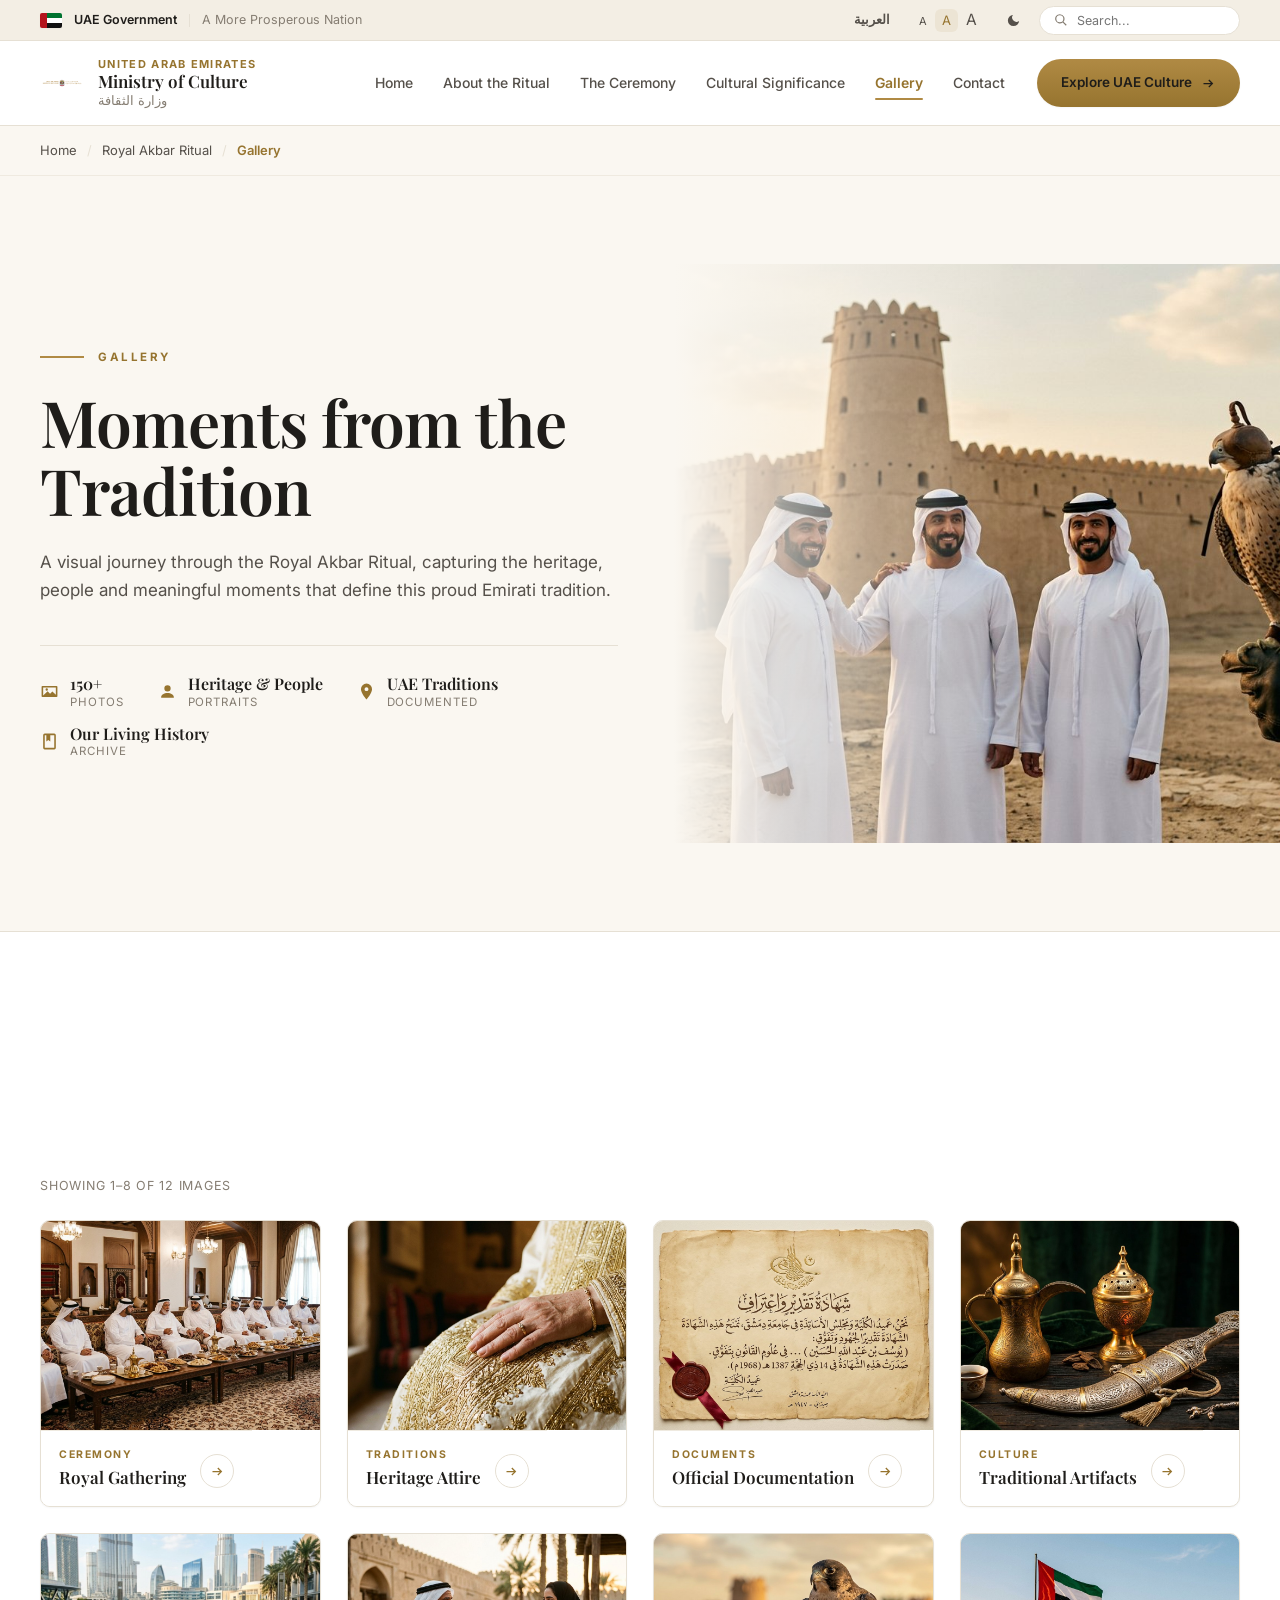
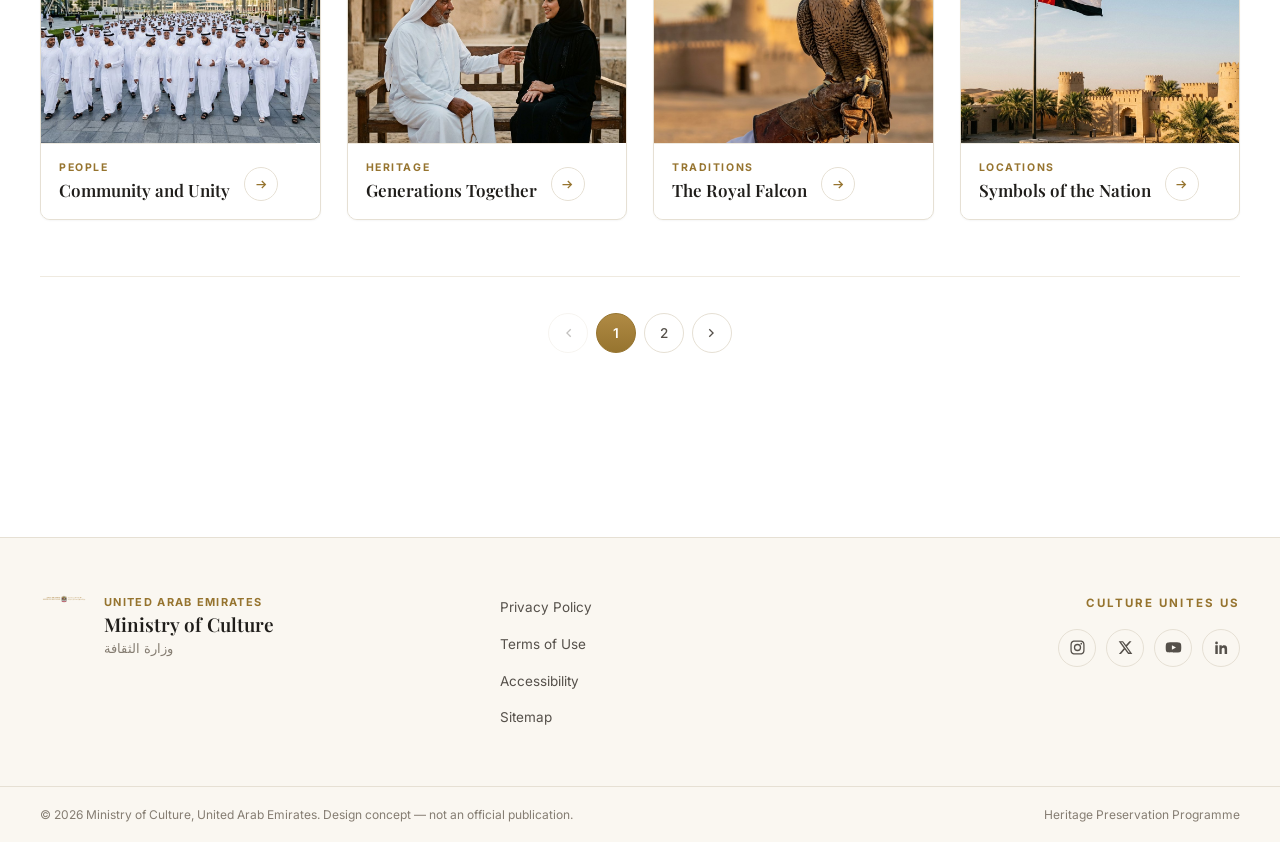
==== gallery.html @ b71b88a0 "Redesign Gallery as premium institutional page - New gallery.html: gov utility bar, two-level instit" ====
<!DOCTYPE html>
<html lang="en">
<head>
<meta charset="UTF-8">
<meta name="viewport" content="width=device-width, initial-scale=1.0">
<title>Gallery — Moments from the Tradition | UAE Ministry of Culture</title>
<meta name="description" content="A visual journey through the Royal Akbar Ritual, capturing the heritage, people and meaningful moments that define this proud Emirati tradition.">
<link rel="stylesheet" href="styles.css">
<link rel="stylesheet" href="gallery.css">
</head>
<body class="gallery-page">

<a class="skip-link" href="#gallery-main">Skip to gallery content</a>

<!-- ============ GOVERNMENT UTILITY BAR ============ -->
<div class="gov-bar">
  <div class="gov-bar-inner">
    <div class="gov-bar-left">
      <span class="gov-flag" aria-hidden="true">
        <span class="gf-red"></span>
        <span class="gf-stack"><i class="gf-green"></i><i class="gf-white"></i><i class="gf-black"></i></span>
      </span>
      <span class="gov-entity">UAE Government</span>
      <span class="gov-sep" aria-hidden="true"></span>
      <span class="gov-tagline">A More Prosperous Nation</span>
    </div>

    <div class="gov-bar-right">
      <button type="button" class="gov-btn gov-lang" id="lang-toggle" lang="ar" aria-label="Switch to Arabic">العربية</button>

      <div class="gov-textsize" role="group" aria-label="Text size">
        <button type="button" class="gov-btn ts-sm" data-textsize="sm" aria-label="Small text">A</button>
        <button type="button" class="gov-btn ts-md is-active" data-textsize="md" aria-label="Default text size" aria-pressed="true">A</button>
        <button type="button" class="gov-btn ts-lg" data-textsize="lg" aria-label="Large text">A</button>
      </div>

      <button type="button" class="gov-btn gov-icon" id="theme-toggle" aria-label="Toggle dark mode" aria-pressed="false">
        <svg viewBox="0 0 24 24" width="15" height="15" aria-hidden="true"><path fill="currentColor" d="M21 12.79A9 9 0 1 1 11.21 3a7 7 0 0 0 9.79 9.79Z"/></svg>
      </button>

      <form class="gov-search" role="search" onsubmit="return false;">
        <svg viewBox="0 0 24 24" width="14" height="14" aria-hidden="true"><path fill="currentColor" d="M10 2a8 8 0 1 0 4.9 14.32l5.39 5.39 1.42-1.42-5.39-5.39A8 8 0 0 0 10 2Zm0 2a6 6 0 1 1 0 12 6 6 0 0 1 0-12Z"/></svg>
        <input type="search" id="gov-search-input" placeholder="Search..." aria-label="Search the site">
      </form>
    </div>
  </div>
</div>

<!-- ============ MAIN NAVIGATION ============ -->
<header class="gov-header" id="top">
  <div class="gov-header-inner">

    <a class="gov-brand" href="index.html">
      <img src="assets/UAE-emblem.webp" alt="" class="gov-brand-emblem" aria-hidden="true">
      <span class="gov-brand-text">
        <span class="gbt-country">United Arab Emirates</span>
        <span class="gbt-ministry">Ministry of Culture</span>
        <span class="gbt-arabic" lang="ar">وزارة الثقافة</span>
      </span>
    </a>

    <button class="gov-nav-toggle" id="gov-nav-toggle" aria-label="Open navigation menu" aria-expanded="false" aria-controls="gov-nav">
      <span></span><span></span><span></span>
    </button>

    <nav class="gov-nav" id="gov-nav" aria-label="Primary">
      <ul>
        <li><a href="index.html#top">Home</a></li>
        <li><a href="index.html#about">About the Ritual</a></li>
        <li><a href="index.html#ceremony">The Ceremony</a></li>
        <li><a href="index.html#significance">Cultural Significance</a></li>
        <li><a href="gallery.html" class="is-active" aria-current="page">Gallery</a></li>
        <li><a href="index.html#contact">Contact</a></li>
      </ul>
    </nav>

    <a class="gov-cta" href="index.html#about">
      Explore UAE Culture
      <svg viewBox="0 0 24 24" width="15" height="15" aria-hidden="true"><path fill="currentColor" d="M13.2 5.6 19.6 12l-6.4 6.4-1.4-1.42L15.76 13H4v-2h11.76l-4-3.98 1.44-1.42Z"/></svg>
    </a>
  </div>
</header>

<!-- ============ BREADCRUMB ============ -->
<nav class="crumb" aria-label="Breadcrumb">
  <div class="crumb-inner">
    <ol>
      <li><a href="index.html">Home</a></li>
      <li aria-hidden="true" class="crumb-sep">/</li>
      <li><a href="index.html#about">Royal Akbar Ritual</a></li>
      <li aria-hidden="true" class="crumb-sep">/</li>
      <li aria-current="page">Gallery</li>
    </ol>
  </div>
</nav>

<!-- ============ HERO ============ -->
<section class="g-hero">
  <div class="g-hero-inner">

    <div class="g-hero-copy">
      <p class="g-eyebrow"><span class="eyebrow-rule" aria-hidden="true"></span>Gallery</p>
      <h1>Moments from the<br>Tradition</h1>
      <p class="g-hero-lede">A visual journey through the Royal Akbar Ritual, capturing the heritage,
        people and meaningful moments that define this proud Emirati tradition.</p>

      <dl class="g-stats">
        <div class="g-stat">
          <svg viewBox="0 0 24 24" width="19" height="19" aria-hidden="true"><path fill="currentColor" d="M21 5H3a1 1 0 0 0-1 1v12a1 1 0 0 0 1 1h18a1 1 0 0 0 1-1V6a1 1 0 0 0-1-1Zm-1 11.2-4.3-4.3-3 3-3.1-3.1L4 17V7h16v9.2ZM8.5 11a1.5 1.5 0 1 0 0-3 1.5 1.5 0 0 0 0 3Z"/></svg>
          <div><dt>150+</dt><dd>Photos</dd></div>
        </div>
        <div class="g-stat">
          <svg viewBox="0 0 24 24" width="19" height="19" aria-hidden="true"><path fill="currentColor" d="M12 12a4 4 0 1 0 0-8 4 4 0 0 0 0 8Zm0 2c-4.4 0-8 2.2-8 5v1h16v-1c0-2.8-3.6-5-8-5Z"/></svg>
          <div><dt>Heritage &amp; People</dt><dd>Portraits</dd></div>
        </div>
        <div class="g-stat">
          <svg viewBox="0 0 24 24" width="19" height="19" aria-hidden="true"><path fill="currentColor" d="M12 2a7 7 0 0 0-7 7c0 5.2 7 13 7 13s7-7.8 7-13a7 7 0 0 0-7-7Zm0 9.5A2.5 2.5 0 1 1 12 6.5a2.5 2.5 0 0 1 0 5Z"/></svg>
          <div><dt>UAE Traditions</dt><dd>Documented</dd></div>
        </div>
        <div class="g-stat">
          <svg viewBox="0 0 24 24" width="19" height="19" aria-hidden="true"><path fill="currentColor" d="M18 2H6a2 2 0 0 0-2 2v16a2 2 0 0 0 2 2h12a2 2 0 0 0 2-2V4a2 2 0 0 0-2-2Zm0 18H6V4h2v8l2.5-1.8L13 12V4h5v16Z"/></svg>
          <div><dt>Our Living History</dt><dd>Archive</dd></div>
        </div>
      </dl>
    </div>

    <div class="g-hero-media">
      <img src="assets/gallery/hero-heritage.jpg"
           alt="Emirati men in traditional dress before a historic fort, with a falcon perched on a gloved hand">
      <span class="g-hero-scrim" aria-hidden="true"></span>
    </div>

  </div>
</section>

<!-- ============ GALLERY ============ -->
<main id="gallery-main">

  <!-- Controls -->
  <div class="g-controls">
    <div class="g-controls-inner">

      <div class="g-filters" role="tablist" aria-label="Filter gallery by category">
        <button type="button" class="g-chip is-active" role="tab" aria-selected="true" data-filter="all">All</button>
        <button type="button" class="g-chip" role="tab" aria-selected="false" data-filter="ceremony">Ceremony</button>
        <button type="button" class="g-chip" role="tab" aria-selected="false" data-filter="royal-family">Royal Family</button>
        <button type="button" class="g-chip" role="tab" aria-selected="false" data-filter="people">People</button>
        <button type="button" class="g-chip" role="tab" aria-selected="false" data-filter="traditions">Traditions</button>
        <button type="button" class="g-chip" role="tab" aria-selected="false" data-filter="culture">Cultural Heritage</button>
        <button type="button" class="g-chip" role="tab" aria-selected="false" data-filter="documents">Documents</button>
        <button type="button" class="g-chip" role="tab" aria-selected="false" data-filter="locations">Locations</button>
      </div>

      <div class="g-tools">
        <div class="g-search">
          <svg viewBox="0 0 24 24" width="15" height="15" aria-hidden="true"><path fill="currentColor" d="M10 2a8 8 0 1 0 4.9 14.32l5.39 5.39 1.42-1.42-5.39-5.39A8 8 0 0 0 10 2Zm0 2a6 6 0 1 1 0 12 6 6 0 0 1 0-12Z"/></svg>
          <label class="sr-only" for="gallery-search">Search gallery</label>
          <input type="search" id="gallery-search" placeholder="Search gallery...">
        </div>

        <div class="g-sort">
          <label class="sr-only" for="gallery-sort">Sort gallery</label>
          <select id="gallery-sort">
            <option value="newest">Newest First</option>
            <option value="oldest">Oldest First</option>
            <option value="az">Title (A–Z)</option>
            <option value="za">Title (Z–A)</option>
          </select>
        </div>
      </div>

    </div>
  </div>

  <!-- Grid -->
  <section class="g-grid-wrap" aria-label="Gallery images">
    <div class="g-grid-inner">
      <p class="g-resultcount" id="g-resultcount" role="status" aria-live="polite"></p>
      <div class="g-grid" id="g-grid"></div>
      <p class="g-empty" id="g-empty" hidden>No images match your search. Try a different keyword or category.</p>

      <!-- Pagination -->
      <nav class="g-pagination" id="g-pagination" aria-label="Gallery pagination"></nav>
    </div>
  </section>

</main>

<!-- ============ LIGHTBOX ============ -->
<div class="lb" id="lightbox" role="dialog" aria-modal="true" aria-labelledby="lb-title" hidden>
  <div class="lb-backdrop" data-lb-close></div>

  <div class="lb-shell" role="document">
    <button type="button" class="lb-close" data-lb-close aria-label="Close image viewer">
      <svg viewBox="0 0 24 24" width="18" height="18" aria-hidden="true"><path fill="currentColor" d="M18.3 5.71 12 12l6.3 6.29-1.41 1.42L10.59 13.4 4.3 19.71 2.89 18.3 9.17 12 2.89 5.71 4.3 4.3l6.29 6.28 6.3-6.28Z"/></svg>
    </button>

    <button type="button" class="lb-nav lb-prev" id="lb-prev" aria-label="Previous image">
      <svg viewBox="0 0 24 24" width="20" height="20" aria-hidden="true"><path fill="currentColor" d="M15.4 5.6 9 12l6.4 6.4 1.4-1.42L11.83 12l4.97-4.98Z"/></svg>
    </button>

    <figure class="lb-figure">
      <div class="lb-imgwrap"><img id="lb-img" src="" alt=""></div>
      <figcaption class="lb-caption">
        <p class="lb-cat" id="lb-cat"></p>
        <h2 class="lb-title" id="lb-title"></h2>
        <p class="lb-desc" id="lb-desc"></p>
        <p class="lb-counter" id="lb-counter"></p>
      </figcaption>
    </figure>

    <button type="button" class="lb-nav lb-next" id="lb-next" aria-label="Next image">
      <svg viewBox="0 0 24 24" width="20" height="20" aria-hidden="true"><path fill="currentColor" d="M8.6 5.6 15 12l-6.4 6.4-1.4-1.42L12.17 12 7.2 7.02Z"/></svg>
    </button>
  </div>
</div>

<!-- ============ FOOTER ============ -->
<footer class="g-footer">
  <div class="g-footer-inner">

    <div class="gf-brand">
      <img src="assets/UAE-emblem.webp" alt="" class="gf-emblem" aria-hidden="true">
      <div>
        <p class="gf-country">United Arab Emirates</p>
        <p class="gf-ministry">Ministry of Culture</p>
        <p class="gf-arabic" lang="ar">وزارة الثقافة</p>
      </div>
    </div>

    <nav class="gf-links" aria-label="Footer">
      <ul>
        <li><a href="#">Privacy Policy</a></li>
        <li><a href="#">Terms of Use</a></li>
        <li><a href="#">Accessibility</a></li>
        <li><a href="#">Sitemap</a></li>
      </ul>
    </nav>

    <div class="gf-social">
      <p class="gf-motto">Culture Unites Us</p>
      <ul>
        <li><a href="#" aria-label="Instagram"><svg viewBox="0 0 24 24" width="17" height="17" aria-hidden="true"><path fill="currentColor" d="M12 2c2.7 0 3.06.01 4.12.06 1.06.05 1.79.22 2.42.46.66.26 1.22.6 1.77 1.16.56.55.9 1.11 1.16 1.77.24.63.41 1.36.46 2.42.05 1.06.06 1.4.06 4.12s-.01 3.06-.06 4.12c-.05 1.06-.22 1.79-.46 2.42a4.9 4.9 0 0 1-1.16 1.77c-.55.56-1.11.9-1.77 1.16-.63.24-1.36.41-2.42.46-1.06.05-1.4.06-4.12.06s-3.06-.01-4.12-.06c-1.06-.05-1.79-.22-2.42-.46a4.9 4.9 0 0 1-1.77-1.16 4.9 4.9 0 0 1-1.16-1.77c-.24-.63-.41-1.36-.46-2.42C2.01 15.06 2 14.72 2 12s.01-3.06.06-4.12c.05-1.06.22-1.79.46-2.42.26-.66.6-1.22 1.16-1.77.55-.56 1.11-.9 1.77-1.16.63-.24 1.36-.41 2.42-.46C8.94 2.01 9.28 2 12 2Zm0 1.8c-2.67 0-2.99.01-4.04.06-.98.04-1.5.2-1.86.34-.47.18-.8.4-1.15.75-.35.35-.57.68-.75 1.15-.14.36-.3.88-.34 1.86-.05 1.05-.06 1.37-.06 4.04s.01 2.99.06 4.04c.04.98.2 1.5.34 1.86.18.47.4.8.75 1.15.35.35.68.57 1.15.75.36.14.88.3 1.86.34 1.05.05 1.37.06 4.04.06s2.99-.01 4.04-.06c.98-.04 1.5-.2 1.86-.34.47-.18.8-.4 1.15-.75.35-.35.57-.68.75-1.15.14-.36.3-.88.34-1.86.05-1.05.06-1.37.06-4.04s-.01-2.99-.06-4.04c-.04-.98-.2-1.5-.34-1.86a3.1 3.1 0 0 0-.75-1.15 3.1 3.1 0 0 0-1.15-.75c-.36-.14-.88-.3-1.86-.34-1.05-.05-1.37-.06-4.04-.06Zm0 3.06a5.14 5.14 0 1 1 0 10.28 5.14 5.14 0 0 1 0-10.28Zm0 1.8a3.34 3.34 0 1 0 0 6.68 3.34 3.34 0 0 0 0-6.68Zm5.34-3.2a1.2 1.2 0 1 1 0 2.4 1.2 1.2 0 0 1 0-2.4Z"/></svg></a></li>
        <li><a href="#" aria-label="X"><svg viewBox="0 0 24 24" width="17" height="17" aria-hidden="true"><path fill="currentColor" d="M17.53 3H20.5l-6.49 7.42L21.64 21h-5.97l-4.68-6.12L5.63 21H2.66l6.94-7.93L2.36 3h6.12l4.23 5.6L17.53 3Zm-1.04 16.2h1.65L7.6 4.72H5.83l10.66 14.48Z"/></svg></a></li>
        <li><a href="#" aria-label="YouTube"><svg viewBox="0 0 24 24" width="17" height="17" aria-hidden="true"><path fill="currentColor" d="M23 12s0-3.4-.43-5.03a2.6 2.6 0 0 0-1.84-1.85C19.1 4.7 12 4.7 12 4.7s-7.1 0-8.73.42a2.6 2.6 0 0 0-1.84 1.85C1 8.6 1 12 1 12s0 3.4.43 5.03c.24.9.94 1.6 1.84 1.85 1.63.42 8.73.42 8.73.42s7.1 0 8.73-.42a2.6 2.6 0 0 0 1.84-1.85C23 15.4 23 12 23 12ZM9.75 15.27V8.73L15.5 12l-5.75 3.27Z"/></svg></a></li>
        <li><a href="#" aria-label="LinkedIn"><svg viewBox="0 0 24 24" width="17" height="17" aria-hidden="true"><path fill="currentColor" d="M6.94 5.5a1.94 1.94 0 1 1-3.88 0 1.94 1.94 0 0 1 3.88 0ZM3.25 8.75h3.5V21h-3.5V8.75Zm5.75 0h3.36v1.67h.05c.47-.85 1.6-1.75 3.3-1.75 3.53 0 4.19 2.2 4.19 5.07V21h-3.5v-5.6c0-1.33-.03-3.05-1.9-3.05-1.9 0-2.2 1.45-2.2 2.95V21H9V8.75Z"/></svg></a></li>
      </ul>
    </div>

  </div>

  <div class="g-footer-base">
    <div class="g-footer-base-inner">
      <span>&copy; <span id="gyear"></span> Ministry of Culture, United Arab Emirates. Design concept — not an official publication.</span>
      <span>Heritage Preservation Programme</span>
    </div>
  </div>
</footer>

<script src="gallery.js"></script>
</body>
</html>
---- styles.css ----
/* ==========================================================================
   UAE Royal Akbar Ritual — Royal Cultural Marriage
   Ministry of Culture, United Arab Emirates
   ========================================================================== */

@import url('https://fonts.googleapis.com/css2?family=Playfair+Display:wght@500;600;700;800&family=Cormorant+Garamond:ital,wght@0,400;0,500;0,600;1,500&family=Inter:wght@400;500;600&family=Noto+Sans+Arabic:wght@500;600;700&family=Noto+Sans+Hebrew:wght@500;600;700&family=Noto+Sans+SC:wght@500;600;700&family=Noto+Sans+JP:wght@500;600;700&family=Noto+Sans+KR:wght@500;600;700&family=Noto+Sans+Thai:wght@500;600;700&display=swap');

:root {
  
  --uae-green: #00732f;
  --uae-green-dark: #00521f;
  --uae-red: #b3141c;
  --uae-black: #111111;
  --uae-white: #ffffff;
  --gold: #c6a15b;
  --gold-light: #e4cd97;
  --gold-dark: #9c7d3f;
  --ink: #1c1a16;
  --paper: #faf7f0;
  --paper-dim: #f1ead9;
  --muted: #6b6255;
  --border: rgba(198, 161, 91, 0.35);

  --serif-display: 'Playfair Display', 'Times New Roman', serif;
  --serif-body: 'Cormorant Garamond', Georgia, serif;
  --sans: 'Inter', -apple-system, Segoe UI, sans-serif;

  color-scheme: light;
}

* { box-sizing: border-box; }

html { scroll-behavior: smooth; }

body {
  margin: 0;
  background: var(--paper);
  color: var(--ink);
  font-family: var(--serif-body);
  font-size: 19px;
  line-height: 1.65;
}

img { max-width: 100%; display: block; }

.container {
  width: 100%;
  max-width: 1140px;
  margin: 0 auto;
  padding: 0 28px;
}

a { color: inherit; }

/* ---------- Ministry bar ---------- */
.ministry-bar {
  background: var(--uae-black);
  color: rgba(255, 255, 255, 0.85);
  font-family: var(--sans);
  font-size: 13px;
  letter-spacing: 0.03em;
}
.ministry-bar .container {
  display: flex;
  align-items: center;
  justify-content: space-between;
  padding-top: 8px;
  padding-bottom: 8px;
  gap: 16px;
  flex-wrap: wrap;
}
.ministry-bar .flag-strip {
  display: inline-flex;
  gap: 3px;
  height: 10px;
  width: 18px;
  border-radius: 1px;
  overflow: hidden;
  flex-shrink: 0;
}
.ministry-bar .flag-strip span { flex: 1; }
.ministry-bar .flag-strip .r { background: var(--uae-red); flex: 0 0 30%; }
.ministry-bar .flag-strip .stack { flex: 1; display: flex; flex-direction: column; }
.ministry-bar .flag-strip .g { background: var(--uae-green); flex: 1; }
.ministry-bar .flag-strip .w { background: var(--uae-white); flex: 1; }
.ministry-bar .flag-strip .k { background: var(--uae-black); flex: 1; }
.ministry-bar-left { display: flex; align-items: center; gap: 10px; }
.ministry-bar-right { display: flex; align-items: center; gap: 18px; }
.ministry-bar-right span { opacity: 0.7; }
.ministry-bar-right a {
  color: rgba(255,255,255,0.85);
  text-decoration: none;
}
.ministry-bar-right a:hover { color: var(--gold-light); }

.lang-select {
  background: rgba(255,255,255,0.08);
  color: rgba(255,255,255,0.9);
  border: 1px solid rgba(255,255,255,0.25);
  border-radius: 4px;
  font-family: var(--sans);
  font-size: 12.5px;
  padding: 4px 8px;
  cursor: pointer;
}
.lang-select option { color: var(--ink); }

/* ---------- Header / nav ---------- */
header.site-header {
  background: var(--paper);
  border-bottom: 1px solid var(--border);
  position: sticky;
  top: 0;
  z-index: 40;
  backdrop-filter: blur(6px);
  background: rgba(250, 247, 240, 0.96);
}
.nav-row {
  display: flex;
  align-items: center;
  justify-content: space-between;
  padding: 16px 0;
  gap: 20px;
}
.brand {
  display: flex;
  align-items: center;
  gap: 14px;
  text-decoration: none;
  color: var(--ink);
}
.emblem {
  width: 44px;
  height: 44px;
  border-radius: 50%;
  border: 1.5px solid var(--gold-dark);
  display: flex;
  align-items: center;
  justify-content: center;
  font-family: var(--serif-display);
  font-weight: 700;
  font-size: 15px;
  line-height: 1;
  color: var(--gold-dark);
  background: var(--paper-dim);
  flex-shrink: 0;
}
.brand-text { line-height: 1.3; }
.brand-text .eyebrow {
  display: block;
  font-family: var(--sans);
  font-size: 11px;
  letter-spacing: 0.12em;
  text-transform: uppercase;
  color: var(--muted);
  white-space: nowrap;
}
.brand-text .name {
  display: block;
  font-family: var(--serif-display);
  font-weight: 700;
  font-size: 18px;
  color: var(--uae-green-dark);
}

nav.main-nav ul {
  list-style: none;
  display: flex;
  gap: 28px;
  margin: 0;
  padding: 0;
}
nav.main-nav a {
  font-family: var(--sans);
  font-size: 14px;
  font-weight: 500;
  text-decoration: none;
  color: var(--ink);
  padding-bottom: 4px;
  border-bottom: 2px solid transparent;
  transition: border-color 0.2s, color 0.2s;
}
nav.main-nav a:hover { color: var(--uae-green-dark); border-color: var(--gold); }

.nav-toggle {
  display: none;
  background: none;
  border: 1px solid var(--border);
  border-radius: 6px;
  padding: 8px 10px;
  cursor: pointer;
}
.nav-toggle span {
  display: block;
  width: 20px;
  height: 2px;
  background: var(--ink);
  margin: 4px 0;
}

/* ---------- Hero ---------- */
.hero {
  position: relative;
  background:
    radial-gradient(1200px 500px at 50% -10%, rgba(198,161,91,0.25), transparent 60%),
    linear-gradient(180deg, var(--paper-dim) 0%, var(--paper) 100%);
  overflow: hidden;
  border-bottom: 1px solid var(--border);
}
.hero::before, .hero::after {
  content: "";
  position: absolute;
  top: 0; bottom: 0;
  width: 6px;
  background: linear-gradient(180deg, var(--uae-red), var(--uae-green) 35%, var(--uae-black) 70%, var(--gold));
  opacity: 0.7;
}
.hero::before { left: 0; }
.hero::after { right: 0; }

.hero-inner {
  padding: 84px 28px 96px;
  text-align: center;
  max-width: 820px;
  margin: 0 auto;
}
.hero .kicker {
  font-family: var(--sans);
  font-size: 12.5px;
  letter-spacing: 0.18em;
  text-transform: uppercase;
  color: var(--uae-green-dark);
  font-weight: 600;
  margin-bottom: 18px;
}
.hero h1 {
  font-family: var(--serif-display);
  font-weight: 800;
  font-size: clamp(38px, 6vw, 64px);
  line-height: 1.08;
  margin: 0 0 20px;
  color: var(--ink);
}
.hero h1 .accent { color: var(--gold-dark); font-style: italic; font-weight: 700; }
.hero .lede {
  font-size: 22px;
  color: var(--muted);
  max-width: 620px;
  margin: 0 auto 34px;
  font-style: italic;
}
.ornament-divider {
  display: flex;
  align-items: center;
  justify-content: center;
  gap: 14px;
  margin: 0 auto 34px;
  color: var(--gold-dark);
}
.ornament-divider::before, .ornament-divider::after {
  content: "";
  height: 1px;
  width: 60px;
  background: var(--gold);
  opacity: 0.6;
}
.hero-cta {
  display: flex;
  gap: 16px;
  justify-content: center;
  flex-wrap: wrap;
}

.btn {
  font-family: var(--sans);
  font-size: 14.5px;
  font-weight: 600;
  letter-spacing: 0.02em;
  padding: 13px 28px;
  border-radius: 4px;
  text-decoration: none;
  display: inline-block;
  transition: transform 0.15s, box-shadow 0.15s, background 0.15s;
  border: 1px solid transparent;
}
.btn-primary {
  background: var(--uae-green-dark);
  color: var(--uae-white);
}
.btn-primary:hover { background: var(--uae-green); box-shadow: 0 6px 18px rgba(0,82,31,0.25); }
.btn-outline {
  border-color: var(--gold-dark);
  color: var(--ink);
  background: transparent;
}
.btn-outline:hover { background: var(--paper-dim); }

.notice-banner {
  background: #fbf1d9;
  border-top: 1px solid var(--border);
  border-bottom: 1px solid var(--border);
  font-family: var(--sans);
  font-size: 13px;
  color: #7a5c1f;
  text-align: center;
  padding: 9px 20px;
}

/* ---------- Section shell ---------- */
section { padding: 88px 0; }
section.alt { background: var(--paper-dim); }
.section-head {
  text-align: center;
  max-width: 680px;
  margin: 0 auto 52px;
}
.section-head .tag {
  font-family: var(--sans);
  font-size: 12px;
  letter-spacing: 0.16em;
  text-transform: uppercase;
  color: var(--uae-red);
  font-weight: 600;
  margin-bottom: 12px;
}
.section-head h2 {
  font-family: var(--serif-display);
  font-size: clamp(28px, 4vw, 40px);
  font-weight: 700;
  margin: 0 0 14px;
  color: var(--ink);
}
.section-head p {
  color: var(--muted);
  font-size: 19px;
}

/* ---------- About / two-col ---------- */
.about-grid {
  display: grid;
  grid-template-columns: 1.1fr 0.9fr;
  gap: 56px;
  align-items: center;
}
.about-grid .figure {
  aspect-ratio: 4/5;
  border-radius: 8px;
  background:
    linear-gradient(160deg, rgba(0,115,47,0.14), rgba(198,161,91,0.22)),
    repeating-linear-gradient(45deg, rgba(17,17,17,0.04) 0 2px, transparent 2px 22px);
  border: 1px solid var(--border);
  display: flex;
  align-items: center;
  justify-content: center;
  color: var(--gold-dark);
  font-family: var(--serif-display);
  font-style: italic;
  text-align: center;
  padding: 30px;
}
.about-grid h2 { margin-top: 0; }
.pillar-list { list-style: none; margin: 26px 0 0; padding: 0; display: grid; gap: 18px; }
.pillar-list li {
  display: flex;
  gap: 14px;
  align-items: flex-start;
}
.pillar-list .num {
  font-family: var(--serif-display);
  font-weight: 700;
  color: var(--gold-dark);
  font-size: 20px;
  flex-shrink: 0;
  width: 32px;
}
.pillar-list h4 {
  margin: 0 0 4px;
  font-family: var(--sans);
  font-size: 16px;
  color: var(--ink);
}
.pillar-list p { margin: 0; color: var(--muted); font-size: 17.5px; }

/* ---------- Timeline / ceremony ---------- */
.timeline {
  max-width: 820px;
  margin: 0 auto;
  position: relative;
  padding-left: 40px;
  border-left: 2px solid var(--border);
}
.timeline-item { position: relative; padding-bottom: 46px; }
.timeline-item:last-child { padding-bottom: 0; }
.timeline-item::before {
  content: "";
  position: absolute;
  left: -49px;
  top: 4px;
  width: 16px;
  height: 16px;
  border-radius: 50%;
  background: var(--paper);
  border: 3px solid var(--gold-dark);
}
.timeline-item .stage {
  font-family: var(--sans);
  font-size: 12px;
  letter-spacing: 0.14em;
  text-transform: uppercase;
  color: var(--uae-green-dark);
  font-weight: 600;
}
.timeline-item h3 {
  font-family: var(--serif-display);
  font-size: 25px;
  margin: 6px 0 8px;
}
.timeline-item p { margin: 0; color: var(--muted); font-size: 18px; }

/* ---------- Value / significance cards ---------- */
.card-grid {
  display: grid;
  grid-template-columns: repeat(3, 1fr);
  gap: 28px;
}
.value-card {
  background: var(--paper);
  border: 1px solid var(--border);
  border-radius: 10px;
  padding: 32px 28px;
  text-align: left;
}
.value-card .icon {
  width: 44px;
  height: 44px;
  border-radius: 50%;
  background: var(--paper-dim);
  border: 1px solid var(--gold);
  display: flex;
  align-items: center;
  justify-content: center;
  color: var(--gold-dark);
  font-family: var(--serif-display);
  font-weight: 700;
  margin-bottom: 18px;
}
.value-card h3 {
  font-family: var(--sans);
  font-size: 17px;
  margin: 0 0 10px;
  color: var(--ink);
}
.value-card p { margin: 0; color: var(--muted); font-size: 17.5px; }

/* ---------- Gallery ---------- */
.gallery-grid {
  display: grid;
  grid-template-columns: repeat(4, 1fr);
  gap: 18px;
}
.gallery-grid .g-item {
  aspect-ratio: 1;
  border-radius: 8px;
  border: 1px solid var(--border);
  background: var(--paper-dim);
  display: flex;
  flex-direction: column;
  overflow: hidden;
}
.gallery-grid .g-item.wide { grid-column: span 2; aspect-ratio: 2 / 1; }
.g-photo {
  flex: 1;
  width: 100%;
  min-height: 0;
  object-fit: cover;
  display: block;
}
.g-caption {
  flex-shrink: 0;
  font-family: var(--sans);
  font-size: 12.5px;
  color: var(--muted);
  text-align: center;
  padding: 10px 8px;
  background: var(--paper);
  border-top: 1px solid var(--border);
}

/* ---------- Quote ---------- */
.quote-block {
  max-width: 780px;
  margin: 0 auto;
  text-align: center;
}
.quote-block blockquote {
  font-family: var(--serif-display);
  font-style: italic;
  font-size: clamp(24px, 3vw, 32px);
  color: var(--ink);
  margin: 0 0 20px;
  line-height: 1.4;
}
.quote-block cite {
  font-family: var(--sans);
  font-style: normal;
  font-size: 14px;
  color: var(--muted);
  letter-spacing: 0.03em;
}

/* ---------- Contact / CTA ---------- */
.contact-panel {
  background: var(--uae-green-dark);
  color: var(--paper);
  border-radius: 14px;
  padding: 56px;
  display: grid;
  grid-template-columns: 1.2fr 1fr;
  gap: 40px;
  align-items: center;
}
.contact-panel h2 {
  font-family: var(--serif-display);
  font-size: clamp(26px, 3.4vw, 36px);
  margin: 0 0 14px;
}
.contact-panel p { color: rgba(255,255,255,0.82); font-size: 18px; margin: 0; }
.contact-form {
  display: grid;
  gap: 14px;
  background: rgba(255,255,255,0.06);
  padding: 26px;
  border-radius: 10px;
  border: 1px solid rgba(255,255,255,0.18);
}
.contact-form label {
  font-family: var(--sans);
  font-size: 12.5px;
  letter-spacing: 0.04em;
  color: rgba(255,255,255,0.75);
  margin-bottom: 4px;
  display: block;
}
.contact-form input, .contact-form textarea, .contact-form select {
  width: 100%;
  padding: 11px 13px;
  border-radius: 6px;
  border: 1px solid rgba(255,255,255,0.25);
  background: rgba(255,255,255,0.95);
  font-family: var(--sans);
  font-size: 14px;
  color: var(--ink);
}
.contact-form .btn-primary {
  background: var(--gold-dark);
  justify-self: start;
}
.contact-form .btn-primary:hover { background: var(--gold); }

/* ---------- Footer ---------- */
footer.site-footer {
  background: var(--uae-black);
  color: rgba(255,255,255,0.72);
  padding: 56px 0 26px;
  font-family: var(--sans);
  font-size: 14px;
}
.footer-grid {
  display: grid;
  grid-template-columns: 1.4fr 1fr 1fr 1fr;
  gap: 36px;
  padding-bottom: 36px;
  border-bottom: 1px solid rgba(255,255,255,0.12);
}
.footer-grid h5 {
  color: var(--gold-light);
  font-size: 13px;
  letter-spacing: 0.1em;
  text-transform: uppercase;
  margin: 0 0 16px;
}
.footer-grid ul { list-style: none; margin: 0; padding: 0; display: grid; gap: 10px; }
.footer-grid a { text-decoration: none; color: rgba(255,255,255,0.7); }
.footer-grid a:hover { color: var(--gold-light); }
.footer-brand .brand-text .name { color: var(--paper); }
.footer-brand .emblem { border-color: var(--gold-light); color: var(--gold-light); background: rgba(255,255,255,0.06); }
.footer-brand p { color: rgba(255,255,255,0.6); margin: 16px 0 0; max-width: 320px; }
.footer-bottom {
  padding-top: 22px;
  display: flex;
  justify-content: space-between;
  flex-wrap: wrap;
  gap: 10px;
  font-size: 12.5px;
  color: rgba(255,255,255,0.45);
}

/* ---------- Responsive ---------- */
@media (max-width: 900px) {
  .about-grid, .contact-panel { grid-template-columns: 1fr; }
  .card-grid { grid-template-columns: 1fr 1fr; }
  .gallery-grid { grid-template-columns: repeat(2, 1fr); }
  .footer-grid { grid-template-columns: 1fr 1fr; }
}
@media (max-width: 760px) {
  nav.main-nav {
    position: absolute;
    top: 100%;
    left: 0;
    right: 0;
    background: var(--paper);
    border-bottom: 1px solid var(--border);
    display: none;
    padding: 12px 28px 20px;
  }
  nav.main-nav.open { display: block; }
  nav.main-nav ul { flex-direction: column; gap: 16px; }
  .nav-toggle { display: block; }
  .card-grid { grid-template-columns: 1fr; }
  .gallery-grid { grid-template-columns: 1fr 1fr; }
  .ministry-bar-right { display: none; }
}

/* ---------- RTL (Arabic, Hebrew) ---------- */
body.rtl {
  font-family: 'Noto Sans Arabic', 'Noto Sans Hebrew', var(--serif-body);
}
body.rtl .kicker,
body.rtl nav.main-nav a,
body.rtl .ministry-bar,
body.rtl .footer-grid,
body.rtl .brand-text,
body.rtl .tag,
body.rtl .value-card h3,
body.rtl .btn,
body.rtl .lang-select,
body.rtl label,
body.rtl input,
body.rtl select,
body.rtl textarea {
  font-family: 'Noto Sans Arabic', 'Noto Sans Hebrew', var(--sans);
}
body.rtl .pillar-list li { flex-direction: row-reverse; }
body.rtl .timeline {
  border-left: none;
  border-right: 2px solid var(--border);
  padding-left: 0;
  padding-right: 40px;
}
body.rtl .timeline-item::before { left: auto; right: -49px; }
body.rtl .about-grid,
body.rtl .contact-panel { direction: rtl; }
body.rtl .footer-brand p { margin-left: 0; }
body.rtl [style*="text-align:left"] { text-align: right !important; }

/* ---------- CJK / Thai script fallback ---------- */
html[lang="zh"] body, html[lang="ja"] body, html[lang="ko"] body, html[lang="th"] body {
  font-family: 'Noto Sans SC', 'Noto Sans JP', 'Noto Sans KR', 'Noto Sans Thai', var(--serif-body);
}
html[lang="zh"] .hero h1, html[lang="ja"] .hero h1, html[lang="ko"] .hero h1,
html[lang="zh"] h2, html[lang="ja"] h2, html[lang="ko"] h2 {
  font-family: 'Noto Sans SC', 'Noto Sans JP', 'Noto Sans KR', var(--serif-display);
}

/* Stage imagery */
.timeline-item .stage-photo {
  width: 100%;
  aspect-ratio: 16 / 9;
  object-fit: cover;
  border-radius: 8px;
  border: 1px solid var(--border);
  margin-bottom: 14px;
  display: block;
}
---- gallery.css ----
/* ==========================================================================
   UAE Ministry of Culture — Gallery Page
   Premium institutional / editorial redesign
   Scoped to .gallery-page so the existing site styles remain untouched.
   ========================================================================== */

.gallery-page {
  --g-ink: #1f1d1a;
  --g-ink-soft: #55504a;
  --g-muted: #857d72;
  --g-paper: #ffffff;
  --g-cream: #faf7f1;
  --g-cream-deep: #f3eee4;
  --g-line: #e6e0d4;
  --g-line-soft: #efeae0;
  --g-gold: #b08a44;
  --g-gold-deep: #96742f;
  --g-gold-tint: rgba(176, 138, 68, 0.10);
  --g-shadow-sm: 0 1px 2px rgba(31, 29, 26, 0.04);
  --g-shadow-md: 0 6px 24px rgba(31, 29, 26, 0.07);
  --g-shadow-lg: 0 18px 48px rgba(31, 29, 26, 0.13);
  --g-radius: 10px;
  --g-radius-sm: 6px;
  --g-max: 1280px;
  --g-pad: 40px;
  --g-serif: 'Playfair Display', 'Times New Roman', serif;
  --g-sans: 'Inter', -apple-system, 'Segoe UI', sans-serif;

  margin: 0;
  background: var(--g-paper);
  color: var(--g-ink);
  font-family: var(--g-sans);
  font-size: 16px;
  line-height: 1.6;
  -webkit-font-smoothing: antialiased;
  overflow-x: hidden;
}

/* Dark mode */
.gallery-page.is-dark {
  --g-ink: #f2ede4;
  --g-ink-soft: #c3bcb1;
  --g-muted: #9d958a;
  --g-paper: #161513;
  --g-cream: #1d1b18;
  --g-cream-deep: #232019;
  --g-line: #35312a;
  --g-line-soft: #2a2721;
  --g-gold: #d2ac68;
  --g-gold-deep: #e0bd7e;
  --g-gold-tint: rgba(210, 172, 104, 0.14);
  --g-shadow-md: 0 6px 24px rgba(0, 0, 0, 0.45);
  --g-shadow-lg: 0 18px 48px rgba(0, 0, 0, 0.6);
}

/* Text-size controls */
.gallery-page.ts-sm { font-size: 15px; }
.gallery-page.ts-lg { font-size: 17.5px; }

.gallery-page *,
.gallery-page *::before,
.gallery-page *::after { box-sizing: border-box; }

.gallery-page img { max-width: 100%; display: block; }

.gallery-page h1,
.gallery-page h2,
.gallery-page h3 {
  font-family: var(--g-serif);
  font-weight: 600;
  letter-spacing: -0.015em;
  margin: 0;
  color: var(--g-ink);
}

.sr-only {
  position: absolute; width: 1px; height: 1px;
  padding: 0; margin: -1px; overflow: hidden;
  clip: rect(0 0 0 0); white-space: nowrap; border: 0;
}

.skip-link {
  position: absolute; left: 50%; top: 0;
  transform: translate(-50%, -110%);
  background: var(--g-gold); color: #fff;
  padding: 10px 20px; z-index: 200;
  font-size: 13px; font-weight: 600;
  border-radius: 0 0 var(--g-radius-sm) var(--g-radius-sm);
  text-decoration: none;
}
.skip-link:focus { transform: translate(-50%, 0); }

.gallery-page a { color: inherit; }

.gallery-page :focus-visible {
  outline: 2px solid var(--g-gold);
  outline-offset: 3px;
  border-radius: 3px;
}

/* ==========================================================================
   GOVERNMENT UTILITY BAR
   ========================================================================== */
.gov-bar {
  background: var(--g-cream-deep);
  border-bottom: 1px solid var(--g-line);
  font-size: 12.5px;
  color: var(--g-ink-soft);
}
.gov-bar-inner {
  max-width: var(--g-max);
  margin: 0 auto;
  padding: 0 var(--g-pad);
  min-height: 40px;
  display: flex;
  align-items: center;
  justify-content: space-between;
  gap: 20px;
}
.gov-bar-left { display: flex; align-items: center; gap: 12px; min-width: 0; }

.gov-flag { display: inline-flex; width: 22px; height: 15px; border-radius: 2px; overflow: hidden; box-shadow: var(--g-shadow-sm); flex-shrink: 0; }
.gov-flag .gf-red { width: 7px; background: #b3141c; }
.gov-flag .gf-stack { flex: 1; display: flex; flex-direction: column; }
.gov-flag .gf-stack i { flex: 1; display: block; }
.gov-flag .gf-green { background: #00732f; }
.gov-flag .gf-white { background: #fff; }
.gov-flag .gf-black { background: #111; }

.gov-entity { font-weight: 600; color: var(--g-ink); white-space: nowrap; }
.gov-sep { width: 1px; height: 13px; background: var(--g-line); display: inline-block; }
.gov-tagline { color: var(--g-muted); white-space: nowrap; overflow: hidden; text-overflow: ellipsis; }

.gov-bar-right { display: flex; align-items: center; gap: 8px; }

.gov-btn {
  border: 1px solid transparent;
  background: transparent;
  color: var(--g-ink-soft);
  font-family: inherit;
  font-size: 12.5px;
  cursor: pointer;
  padding: 5px 9px;
  border-radius: var(--g-radius-sm);
  line-height: 1;
  transition: background .18s ease, color .18s ease, border-color .18s ease;
}
.gov-btn:hover { background: var(--g-gold-tint); color: var(--g-gold-deep); }

.gov-lang { font-weight: 600; }

.gov-textsize { display: flex; align-items: baseline; gap: 1px; padding: 0 4px; }
.gov-textsize .ts-sm { font-size: 11px; }
.gov-textsize .ts-md { font-size: 13px; }
.gov-textsize .ts-lg { font-size: 15.5px; }
.gov-textsize .gov-btn { padding: 4px 6px; }
.gov-textsize .is-active { color: var(--g-gold-deep); background: var(--g-gold-tint); }

.gov-icon { display: inline-flex; align-items: center; justify-content: center; }

.gov-search {
  display: flex; align-items: center; gap: 7px;
  background: var(--g-paper);
  border: 1px solid var(--g-line);
  border-radius: 999px;
  padding: 5px 14px;
  color: var(--g-muted);
  transition: border-color .18s ease, box-shadow .18s ease;
}
.gov-search:focus-within { border-color: var(--g-gold); box-shadow: 0 0 0 3px var(--g-gold-tint); }
.gov-search input {
  border: 0; outline: 0; background: transparent;
  font-family: inherit; font-size: 12.5px; color: var(--g-ink);
  width: 150px;
}

/* ==========================================================================
   MAIN HEADER
   ========================================================================== */
.gov-header {
  position: sticky; top: 0; z-index: 90;
  background: rgba(255, 255, 255, 0.96);
  backdrop-filter: blur(8px);
  border-bottom: 1px solid var(--g-line);
}
.gallery-page.is-dark .gov-header { background: rgba(22, 21, 19, 0.95); }

.gov-header-inner {
  max-width: var(--g-max);
  margin: 0 auto;
  padding: 0 var(--g-pad);
  min-height: 84px;
  display: flex;
  align-items: center;
  gap: 32px;
}

.gov-brand { display: flex; align-items: center; gap: 14px; text-decoration: none; flex-shrink: 0; }
.gov-brand-emblem { width: 44px; height: auto; }
.gov-brand-text { display: flex; flex-direction: column; line-height: 1.25; }
.gbt-country {
  font-size: 11px; font-weight: 700; letter-spacing: 0.12em;
  text-transform: uppercase; color: var(--g-gold-deep);
}
.gbt-ministry {
  font-family: var(--g-serif); font-size: 17px; font-weight: 600; color: var(--g-ink);
}
.gbt-arabic { font-size: 12.5px; color: var(--g-muted); }

.gov-nav { margin-left: auto; }
.gov-nav ul { display: flex; align-items: center; gap: 30px; list-style: none; margin: 0; padding: 0; }
.gov-nav a {
  position: relative;
  text-decoration: none;
  font-size: 14px;
  font-weight: 500;
  color: var(--g-ink-soft);
  padding: 30px 0;
  display: inline-block;
  transition: color .18s ease;
  white-space: nowrap;
}
.gov-nav a:hover { color: var(--g-ink); }
.gov-nav a.is-active { color: var(--g-gold-deep); font-weight: 600; }
.gov-nav a.is-active::after {
  content: ""; position: absolute; left: 0; right: 0; bottom: 24px;
  height: 2px; background: var(--g-gold); border-radius: 2px;
}

.gov-cta {
  flex-shrink: 0;
  display: inline-flex; align-items: center; gap: 9px;
  background: linear-gradient(180deg, var(--g-gold) 0%, var(--g-gold-deep) 100%);
  color: #fff;
  text-decoration: none;
  font-size: 13.5px; font-weight: 600;
  padding: 13px 24px;
  border-radius: 999px;
  box-shadow: var(--g-shadow-sm);
  transition: transform .18s ease, box-shadow .18s ease, filter .18s ease;
}
.gov-cta:hover { transform: translateY(-1px); box-shadow: var(--g-shadow-md); filter: brightness(1.04); }
.gov-cta svg { transition: transform .22s ease; }
.gov-cta:hover svg { transform: translateX(3px); }

.gov-nav-toggle {
  display: none;
  margin-left: auto;
  width: 42px; height: 42px;
  border: 1px solid var(--g-line);
  border-radius: var(--g-radius-sm);
  background: transparent;
  cursor: pointer;
  padding: 11px 10px;
  flex-direction: column; justify-content: space-between;
}
.gov-nav-toggle span { display: block; height: 1.5px; background: var(--g-ink); border-radius: 2px; transition: transform .2s ease, opacity .2s ease; }
.gov-nav-toggle[aria-expanded="true"] span:nth-child(1) { transform: translateY(7px) rotate(45deg); }
.gov-nav-toggle[aria-expanded="true"] span:nth-child(2) { opacity: 0; }
.gov-nav-toggle[aria-expanded="true"] span:nth-child(3) { transform: translateY(-7px) rotate(-45deg); }

/* ==========================================================================
   BREADCRUMB
   ========================================================================== */
.crumb { background: var(--g-cream); border-bottom: 1px solid var(--g-line-soft); }
.crumb-inner { max-width: var(--g-max); margin: 0 auto; padding: 0 var(--g-pad); }
.crumb ol {
  display: flex; align-items: center; gap: 10px; flex-wrap: wrap;
  list-style: none; margin: 0; padding: 14px 0;
  font-size: 13px; color: var(--g-muted);
}
.crumb a { text-decoration: none; color: var(--g-ink-soft); transition: color .18s ease; }
.crumb a:hover { color: var(--g-gold-deep); }
.crumb-sep { color: var(--g-line); }
.crumb [aria-current="page"] { color: var(--g-gold-deep); font-weight: 600; }

/* ==========================================================================
   HERO
   ========================================================================== */
.g-hero { background: var(--g-cream); border-bottom: 1px solid var(--g-line); overflow: hidden; }
.g-hero-inner {
  max-width: var(--g-max);
  margin: 0 auto;
  padding: 0 0 0 var(--g-pad);
  display: grid;
  grid-template-columns: minmax(0, 1fr) minmax(0, 1.05fr);
  gap: 56px;
  align-items: center;
}
.g-hero-copy { padding: 84px 0; max-width: 620px; }

.g-eyebrow {
  display: flex; align-items: center; gap: 14px;
  margin: 0 0 22px;
  font-size: 11.5px; font-weight: 700;
  letter-spacing: 0.22em; text-transform: uppercase;
  color: var(--g-gold-deep);
}
.eyebrow-rule { display: block; width: 44px; height: 1.5px; background: var(--g-gold); }

.g-hero h1 {
  font-size: clamp(2.6rem, 5vw, 4.1rem);
  line-height: 1.06;
  margin: 0 0 24px;
}
.g-hero-lede {
  font-size: 17px;
  line-height: 1.68;
  color: var(--g-ink-soft);
  margin: 0 0 40px;
  max-width: 52ch;
}

.g-stats {
  display: flex; flex-wrap: wrap; gap: 14px 34px;
  margin: 0; padding: 28px 0 0;
  border-top: 1px solid var(--g-line);
}
.g-stat { display: flex; align-items: center; gap: 11px; color: var(--g-gold-deep); }
.g-stat > div { line-height: 1.3; }
.g-stat dt { font-family: var(--g-serif); font-size: 16px; font-weight: 600; color: var(--g-ink); }
.g-stat dd { margin: 0; font-size: 11.5px; letter-spacing: 0.08em; text-transform: uppercase; color: var(--g-muted); }

.g-hero-media { position: relative; height: 100%; min-height: 460px; }
.g-hero-media img { width: 100%; height: 100%; object-fit: cover; }
.g-hero-scrim {
  position: absolute; inset: 0;
  background: linear-gradient(90deg, var(--g-cream) 0%, rgba(250, 247, 241, 0.55) 22%, rgba(250, 247, 241, 0) 55%);
  pointer-events: none;
}
.gallery-page.is-dark .g-hero-scrim {
  background: linear-gradient(90deg, var(--g-cream) 0%, rgba(29, 27, 24, 0.55) 22%, rgba(29, 27, 24, 0) 55%);
}

/* ==========================================================================
   CONTROLS
   ========================================================================== */
.g-controls {
  position: sticky; top: 84px; z-index: 60;
  background: rgba(255, 255, 255, 0.97);
  backdrop-filter: blur(8px);
  border-bottom: 1px solid var(--g-line);
}
.gallery-page.is-dark .g-controls { background: rgba(22, 21, 19, 0.96); }

.g-controls-inner {
  max-width: var(--g-max);
  margin: 0 auto;
  padding: 16px var(--g-pad);
  display: flex; align-items: center; justify-content: space-between;
  gap: 28px;
}

.g-filters { display: flex; align-items: center; gap: 7px; flex-wrap: wrap; min-width: 0; }
.g-chip {
  border: 1px solid transparent;
  background: transparent;
  font-family: inherit;
  font-size: 13.5px;
  font-weight: 500;
  color: var(--g-ink-soft);
  padding: 9px 17px;
  border-radius: 999px;
  cursor: pointer;
  white-space: nowrap;
  transition: background .18s ease, color .18s ease, border-color .18s ease;
}
.g-chip:hover { background: var(--g-gold-tint); color: var(--g-gold-deep); }
.g-chip.is-active {
  background: linear-gradient(180deg, var(--g-gold) 0%, var(--g-gold-deep) 100%);
  color: #fff;
  font-weight: 600;
  box-shadow: var(--g-shadow-sm);
}

.g-tools { display: flex; align-items: center; gap: 10px; flex-shrink: 0; }

.g-search {
  display: flex; align-items: center; gap: 9px;
  border: 1px solid var(--g-line);
  border-radius: 999px;
  padding: 9px 16px;
  color: var(--g-muted);
  background: var(--g-paper);
  transition: border-color .18s ease, box-shadow .18s ease;
}
.g-search:focus-within { border-color: var(--g-gold); box-shadow: 0 0 0 3px var(--g-gold-tint); }
.g-search input {
  border: 0; outline: 0; background: transparent;
  font-family: inherit; font-size: 13.5px; color: var(--g-ink);
  width: 168px;
}

.g-sort select {
  appearance: none;
  font-family: inherit; font-size: 13.5px; font-weight: 500;
  color: var(--g-ink);
  background: var(--g-paper);
  border: 1px solid var(--g-line);
  border-radius: 999px;
  padding: 10px 38px 10px 17px;
  cursor: pointer;
  background-image: url("data:image/svg+xml,%3Csvg xmlns='http://www.w3.org/2000/svg' viewBox='0 0 24 24'%3E%3Cpath fill='%23857d72' d='M7 10l5 5 5-5z'/%3E%3C/svg%3E");
  background-repeat: no-repeat;
  background-position: right 12px center;
  background-size: 17px;
  transition: border-color .18s ease, box-shadow .18s ease;
}
.g-sort select:hover { border-color: var(--g-gold); }
.g-sort select:focus { border-color: var(--g-gold); box-shadow: 0 0 0 3px var(--g-gold-tint); outline: none; }

/* ==========================================================================
   GRID
   ========================================================================== */
.g-grid-wrap { background: var(--g-paper); }
.g-grid-inner { max-width: var(--g-max); margin: 0 auto; padding: 44px var(--g-pad) 96px; }

.g-resultcount {
  margin: 0 0 24px;
  font-size: 12.5px; letter-spacing: 0.06em; text-transform: uppercase;
  color: var(--g-muted);
}

.g-grid {
  display: grid;
  grid-template-columns: repeat(4, minmax(0, 1fr));
  gap: 26px;
}

.g-card {
  display: flex; flex-direction: column;
  background: var(--g-paper);
  border: 1px solid var(--g-line);
  border-radius: var(--g-radius);
  overflow: hidden;
  cursor: pointer;
  text-align: left;
  font-family: inherit;
  padding: 0;
  box-shadow: var(--g-shadow-sm);
  transition: transform .26s cubic-bezier(.22,.61,.36,1), box-shadow .26s ease, border-color .26s ease;
}
.g-card:hover { transform: translateY(-4px); box-shadow: var(--g-shadow-md); border-color: rgba(176, 138, 68, 0.4); }

.g-card-media { position: relative; overflow: hidden; aspect-ratio: 4 / 3; background: var(--g-cream-deep); }
.g-card-media img {
  width: 100%; height: 100%; object-fit: cover;
  transition: transform .5s cubic-bezier(.22,.61,.36,1);
}
.g-card:hover .g-card-media img { transform: scale(1.03); }

.g-card-body {
  display: flex; align-items: flex-end; justify-content: space-between; gap: 14px;
  padding: 17px 18px 18px;
  border-top: 1px solid var(--g-line-soft);
  background: var(--g-paper);
}
.g-card-cat {
  margin: 0 0 5px;
  font-size: 10.5px; font-weight: 700;
  letter-spacing: 0.15em; text-transform: uppercase;
  color: var(--g-gold-deep);
}
.g-card-title {
  font-family: var(--g-serif);
  font-size: 17px; font-weight: 600; line-height: 1.3;
  margin: 0; color: var(--g-ink);
}
.g-card-arrow {
  flex-shrink: 0;
  width: 34px; height: 34px;
  border-radius: 50%;
  border: 1px solid var(--g-line);
  display: inline-flex; align-items: center; justify-content: center;
  color: var(--g-gold-deep);
  background: transparent;
  transition: background .22s ease, color .22s ease, border-color .22s ease, transform .22s ease;
}
.g-card:hover .g-card-arrow {
  background: var(--g-gold); border-color: var(--g-gold);
  color: #fff; transform: translateX(2px);
}

.g-empty {
  text-align: center; padding: 72px 20px;
  color: var(--g-muted); font-size: 15px;
}

/* ==========================================================================
   PAGINATION
   ========================================================================== */
.g-pagination {
  display: flex; align-items: center; justify-content: center; gap: 8px;
  margin-top: 56px; padding-top: 36px;
  border-top: 1px solid var(--g-line-soft);
}
.g-page {
  min-width: 40px; height: 40px;
  border: 1px solid var(--g-line);
  background: transparent;
  border-radius: 50%;
  font-family: inherit; font-size: 13.5px; font-weight: 500;
  color: var(--g-ink-soft);
  cursor: pointer;
  display: inline-flex; align-items: center; justify-content: center;
  transition: background .18s ease, color .18s ease, border-color .18s ease;
}
.g-page:hover:not(:disabled) { border-color: var(--g-gold); color: var(--g-gold-deep); }
.g-page:disabled { opacity: 0.35; cursor: not-allowed; }
.g-page.is-active {
  background: linear-gradient(180deg, var(--g-gold) 0%, var(--g-gold-deep) 100%);
  border-color: var(--g-gold-deep);
  color: #fff; font-weight: 600;
}

/* ==========================================================================
   LIGHTBOX
   ========================================================================== */
.lb { position: fixed; inset: 0; z-index: 200; display: flex; align-items: center; justify-content: center; }
.lb[hidden] { display: none; }
.lb-backdrop { position: absolute; inset: 0; background: rgba(16, 15, 13, 0.92); animation: lbFade .25s ease; }

@keyframes lbFade { from { opacity: 0; } to { opacity: 1; } }
@keyframes lbRise { from { opacity: 0; transform: translateY(14px) scale(.985); } to { opacity: 1; transform: none; } }

.lb-shell {
  position: relative;
  width: min(1080px, calc(100vw - 120px));
  max-height: calc(100vh - 80px);
  display: flex; align-items: center; gap: 18px;
  animation: lbRise .3s cubic-bezier(.22,.61,.36,1);
}

.lb-figure {
  flex: 1; min-width: 0; margin: 0;
  background: var(--g-paper);
  border-radius: var(--g-radius);
  overflow: hidden;
  box-shadow: var(--g-shadow-lg);
  display: flex; flex-direction: column;
  max-height: calc(100vh - 80px);
}
.lb-imgwrap { background: #0f0e0c; display: flex; align-items: center; justify-content: center; min-height: 0; flex: 1; }
.lb-imgwrap img { width: 100%; height: 100%; max-height: calc(100vh - 260px); object-fit: contain; }

.lb-caption { padding: 22px 28px 24px; border-top: 1px solid var(--g-line-soft); flex-shrink: 0; }
.lb-cat {
  margin: 0 0 6px;
  font-size: 10.5px; font-weight: 700;
  letter-spacing: 0.15em; text-transform: uppercase; color: var(--g-gold-deep);
}
.lb-title { font-size: 25px; margin: 0 0 8px; }
.lb-desc { margin: 0; font-size: 14.5px; line-height: 1.62; color: var(--g-ink-soft); max-width: 72ch; }
.lb-counter { margin: 14px 0 0; font-size: 12px; letter-spacing: 0.08em; color: var(--g-muted); }

.lb-nav, .lb-close {
  flex-shrink: 0;
  width: 46px; height: 46px;
  border-radius: 50%;
  border: 1px solid rgba(255, 255, 255, 0.22);
  background: rgba(255, 255, 255, 0.08);
  color: #fff;
  cursor: pointer;
  display: inline-flex; align-items: center; justify-content: center;
  transition: background .2s ease, border-color .2s ease, transform .2s ease;
}
.lb-nav:hover, .lb-close:hover { background: var(--g-gold); border-color: var(--g-gold); }
.lb-prev:hover { transform: translateX(-2px); }
.lb-next:hover { transform: translateX(2px); }
.lb-close { position: absolute; top: -58px; right: 0; width: 42px; height: 42px; }

/* ==========================================================================
   FOOTER
   ========================================================================== */
.g-footer { background: var(--g-cream); border-top: 1px solid var(--g-line); }
.g-footer-inner {
  max-width: var(--g-max); margin: 0 auto;
  padding: 56px var(--g-pad);
  display: grid;
  grid-template-columns: minmax(0, 1.2fr) minmax(0, 1fr) minmax(0, 1fr);
  gap: 40px; align-items: start;
}

.gf-brand { display: flex; align-items: flex-start; gap: 16px; }
.gf-emblem { width: 48px; height: auto; }
.gf-brand p { margin: 0; }
.gf-country { font-size: 11px; font-weight: 700; letter-spacing: 0.12em; text-transform: uppercase; color: var(--g-gold-deep); }
.gf-ministry { font-family: var(--g-serif); font-size: 19px; font-weight: 600; color: var(--g-ink); line-height: 1.35; }
.gf-arabic { font-size: 13px; color: var(--g-muted); }

.gf-links ul { list-style: none; margin: 0; padding: 0; display: grid; gap: 11px; }
.gf-links a { font-size: 13.5px; color: var(--g-ink-soft); text-decoration: none; transition: color .18s ease; }
.gf-links a:hover { color: var(--g-gold-deep); }

.gf-social { justify-self: end; text-align: right; }
.gf-motto {
  margin: 0 0 16px;
  font-size: 11.5px; font-weight: 700;
  letter-spacing: 0.18em; text-transform: uppercase; color: var(--g-gold-deep);
}
.gf-social ul { list-style: none; margin: 0; padding: 0; display: flex; gap: 10px; justify-content: flex-end; }
.gf-social a {
  width: 38px; height: 38px; border-radius: 50%;
  border: 1px solid var(--g-line);
  display: inline-flex; align-items: center; justify-content: center;
  color: var(--g-ink-soft);
  transition: background .2s ease, color .2s ease, border-color .2s ease, transform .2s ease;
}
.gf-social a:hover { background: var(--g-gold); border-color: var(--g-gold); color: #fff; transform: translateY(-2px); }

.g-footer-base { border-top: 1px solid var(--g-line); }
.g-footer-base-inner {
  max-width: var(--g-max); margin: 0 auto;
  padding: 18px var(--g-pad);
  display: flex; align-items: center; justify-content: space-between; gap: 20px;
  font-size: 12px; color: var(--g-muted);
}

/* ==========================================================================
   RESPONSIVE — TABLET
   ========================================================================== */
@media (max-width: 1100px) {
  .gallery-page { --g-pad: 28px; }
  .g-grid { grid-template-columns: repeat(2, minmax(0, 1fr)); }

  .gov-header-inner { min-height: 74px; gap: 18px; flex-wrap: wrap; }
  .gov-nav-toggle { display: flex; }
  .gov-cta { display: none; }

  .gov-nav {
    order: 3; width: 100%; margin-left: 0;
    max-height: 0; overflow: hidden;
    transition: max-height .3s ease;
  }
  .gov-nav.is-open { max-height: 460px; }
  .gov-nav ul { flex-direction: column; align-items: stretch; gap: 0; padding-bottom: 12px; }
  .gov-nav a { padding: 13px 2px; border-bottom: 1px solid var(--g-line-soft); }
  .gov-nav a.is-active::after { bottom: 8px; right: auto; width: 34px; }

  .g-hero-inner { grid-template-columns: 1fr; gap: 0; padding: 0 var(--g-pad); }
  .g-hero-copy { padding: 56px 0 40px; max-width: none; }
  .g-hero-media { min-height: 300px; margin: 0 calc(var(--g-pad) * -1) 0; }
  .g-hero-scrim { background: linear-gradient(0deg, rgba(0,0,0,0) 60%, rgba(250,247,241,.5) 100%); }

  .g-controls { position: static; }
  .g-controls-inner { flex-direction: column; align-items: stretch; gap: 14px; }

  .g-filters {
    flex-wrap: nowrap; overflow-x: auto;
    -webkit-overflow-scrolling: touch;
    scrollbar-width: none;
    margin: 0 calc(var(--g-pad) * -1); padding: 2px var(--g-pad);
  }
  .g-filters::-webkit-scrollbar { display: none; }

  .g-tools { width: 100%; }
  .g-search { flex: 1; }
  .g-search input { width: 100%; }

  .g-footer-inner { grid-template-columns: 1fr 1fr; gap: 34px; }
  .gf-social { grid-column: 1 / -1; justify-self: start; text-align: left; }
  .gf-social ul { justify-content: flex-start; }
}

/* ==========================================================================
   RESPONSIVE — MOBILE
   ========================================================================== */
@media (max-width: 680px) {
  .gallery-page { --g-pad: 18px; font-size: 15.5px; }

  .gov-bar-inner { min-height: 0; padding: 8px var(--g-pad); flex-wrap: wrap; gap: 8px 12px; }
  .gov-tagline, .gov-sep { display: none; }
  .gov-bar-right { margin-left: auto; gap: 4px; }
  .gov-search { display: none; }

  .gov-brand-emblem { width: 38px; }
  .gbt-ministry { font-size: 15px; }
  .gbt-country { font-size: 10px; }

  .g-hero-copy { padding: 40px 0 32px; }
  .g-hero h1 { font-size: clamp(2.1rem, 9vw, 2.7rem); }
  .g-hero-lede { font-size: 15.5px; margin-bottom: 30px; }
  .g-stats { gap: 16px 26px; padding-top: 22px; }
  .g-stat dt { font-size: 14.5px; }
  .g-hero-media { min-height: 220px; }

  .g-grid { grid-template-columns: 1fr; gap: 20px; }
  .g-grid-inner { padding: 30px var(--g-pad) 64px; }

  .g-tools { flex-direction: column; align-items: stretch; }
  .g-sort select { width: 100%; }

  .lb-shell { width: calc(100vw - 24px); gap: 0; flex-wrap: wrap; justify-content: center; }
  .lb-figure { order: 1; width: 100%; }
  .lb-nav { order: 2; margin-top: 16px; }
  .lb-prev { margin-right: 10px; }
  .lb-close { top: -52px; right: 0; }
  .lb-imgwrap img { max-height: 46vh; }
  .lb-caption { padding: 18px 20px 20px; }
  .lb-title { font-size: 21px; }

  .g-footer-inner { grid-template-columns: 1fr; padding: 40px var(--g-pad); }
  .g-footer-base-inner { flex-direction: column; align-items: flex-start; gap: 8px; text-align: left; }
}

@media (prefers-reduced-motion: reduce) {
  .gallery-page *, .gallery-page *::before, .gallery-page *::after {
    animation-duration: .001ms !important;
    transition-duration: .001ms !important;
  }
}

/* Card internals render inside a <button>; force block-level layout. */
.g-card .g-card-media { display: block; }
.g-card .g-card-body { display: flex; }
.g-card .g-card-body > span:first-child { display: block; min-width: 0; }
.g-card .g-card-cat,
.g-card .g-card-title { display: block; }
.g-card .g-card-arrow { display: inline-flex; }
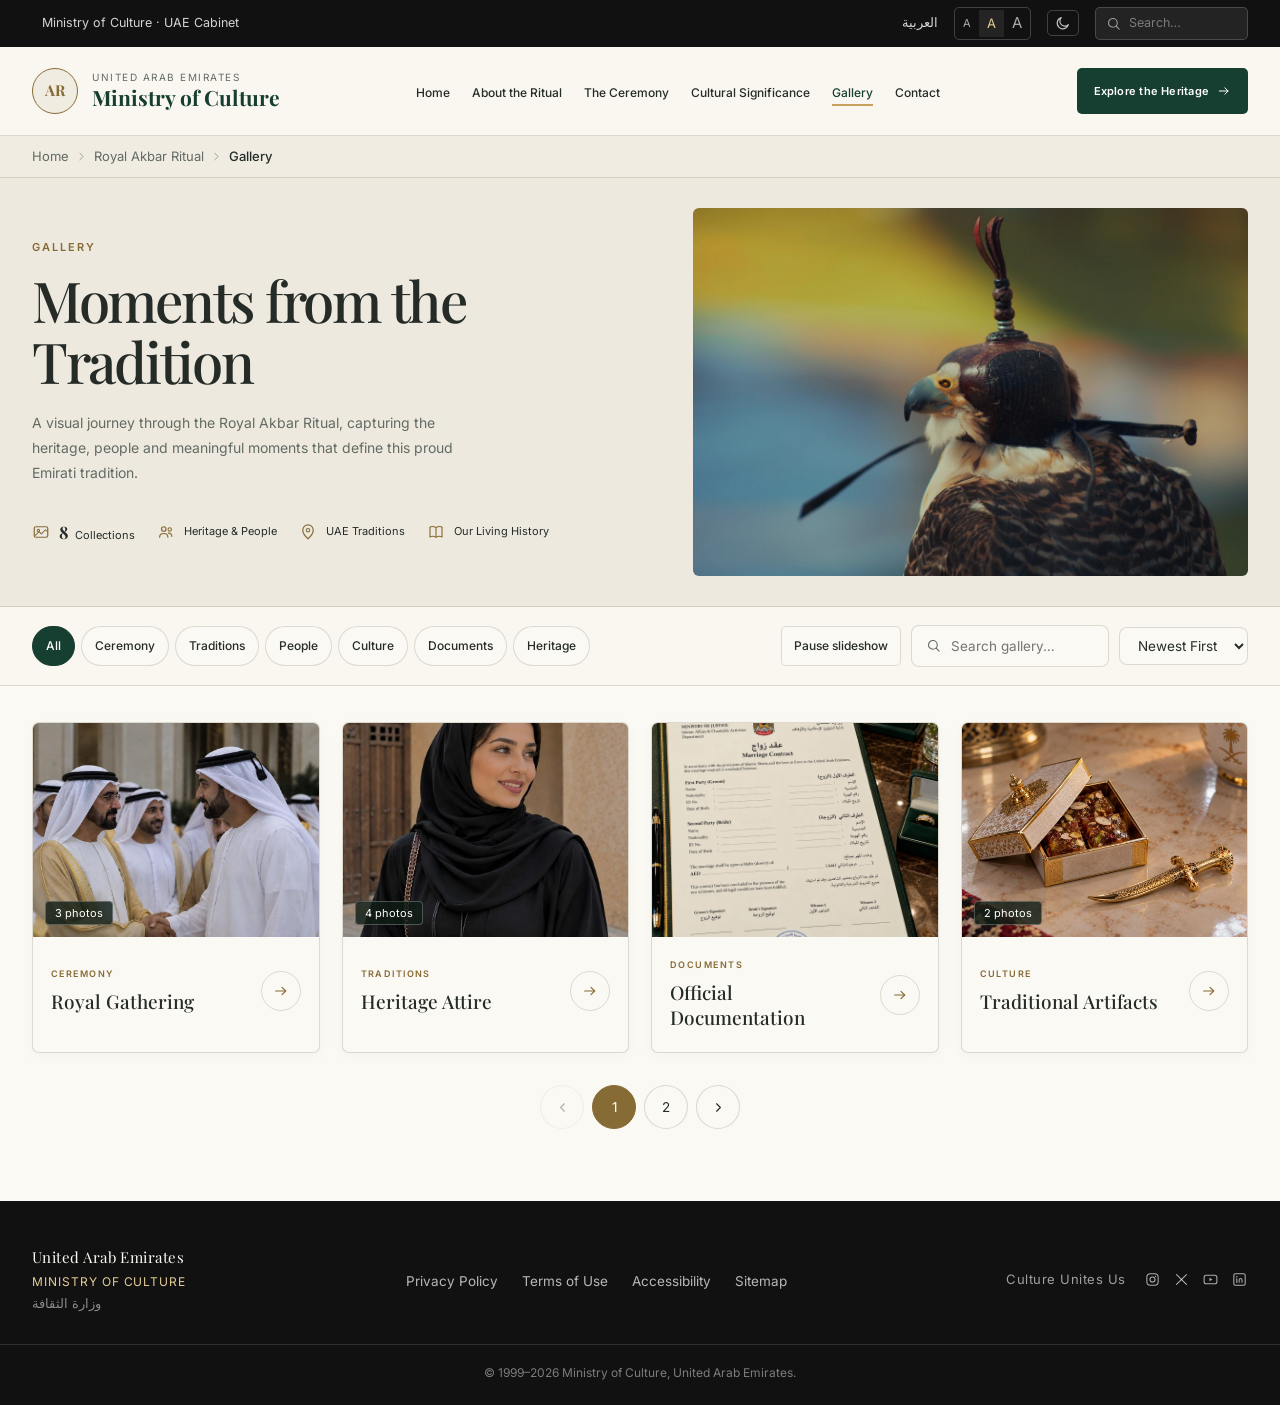
==== commit 8f9c7f81: "Publish responsive homepage slideshow and polished photo galleries" ====
--- a/gallery.html
+++ b/gallery.html
@@ -3,257 +3,315 @@
 <head>
 <meta charset="UTF-8">
 <meta name="viewport" content="width=device-width, initial-scale=1.0">
-<title>Gallery — Moments from the Tradition | UAE Ministry of Culture</title>
-<meta name="description" content="A visual journey through the Royal Akbar Ritual, capturing the heritage, people and meaningful moments that define this proud Emirati tradition.">
+<title>Gallery — Moments from the Tradition | Royal Akbar Ritual</title>
+<meta name="description" content="A visual journey through the Royal Akbar Ritual — heritage, people and moments from this Emirati cultural marriage tradition. Design concept, not an official publication.">
 <link rel="stylesheet" href="styles.css">
 <link rel="stylesheet" href="gallery.css">
+<link rel="stylesheet" href="polish.css">
 </head>
 <body class="gallery-page">
 
-<a class="skip-link" href="#gallery-main">Skip to gallery content</a>
-
-<!-- ============ GOVERNMENT UTILITY BAR ============ -->
-<div class="gov-bar">
-  <div class="gov-bar-inner">
-    <div class="gov-bar-left">
-      <span class="gov-flag" aria-hidden="true">
-        <span class="gf-red"></span>
-        <span class="gf-stack"><i class="gf-green"></i><i class="gf-white"></i><i class="gf-black"></i></span>
+<!-- Icon sprite -->
+<svg width="0" height="0" style="position:absolute" aria-hidden="true">
+  <defs>
+    <symbol id="i-search" viewBox="0 0 24 24"><circle cx="11" cy="11" r="7" fill="none" stroke="currentColor" stroke-width="1.8"/><line x1="16.2" y1="16.2" x2="21" y2="21" stroke="currentColor" stroke-width="1.8" stroke-linecap="round"/></symbol>
+    <symbol id="i-moon" viewBox="0 0 24 24"><path d="M20 14.5A8.5 8.5 0 1 1 9.5 4a7 7 0 0 0 10.5 10.5Z" fill="none" stroke="currentColor" stroke-width="1.7" stroke-linejoin="round"/></symbol>
+    <symbol id="i-sun" viewBox="0 0 24 24"><circle cx="12" cy="12" r="4.2" fill="none" stroke="currentColor" stroke-width="1.7"/><g stroke="currentColor" stroke-width="1.7" stroke-linecap="round"><line x1="12" y1="2.5" x2="12" y2="5"/><line x1="12" y1="19" x2="12" y2="21.5"/><line x1="2.5" y1="12" x2="5" y2="12"/><line x1="19" y1="12" x2="21.5" y2="12"/><line x1="5" y1="5" x2="6.8" y2="6.8"/><line x1="17.2" y1="17.2" x2="19" y2="19"/><line x1="5" y1="19" x2="6.8" y2="17.2"/><line x1="17.2" y1="6.8" x2="19" y2="5"/></g></symbol>
+    <symbol id="i-photo" viewBox="0 0 24 24"><rect x="3" y="5" width="18" height="14" rx="2" fill="none" stroke="currentColor" stroke-width="1.6"/><circle cx="8.5" cy="10" r="1.6" fill="none" stroke="currentColor" stroke-width="1.4"/><path d="M4 17l5.5-5.5 3 3L18 9l2.5 2.5" fill="none" stroke="currentColor" stroke-width="1.4" stroke-linejoin="round"/></symbol>
+    <symbol id="i-people" viewBox="0 0 24 24"><circle cx="9" cy="8" r="3" fill="none" stroke="currentColor" stroke-width="1.6"/><path d="M3.5 19c0-3 2.5-5 5.5-5s5.5 2 5.5 5" fill="none" stroke="currentColor" stroke-width="1.6" stroke-linecap="round"/><circle cx="17" cy="8.5" r="2.3" fill="none" stroke="currentColor" stroke-width="1.4"/><path d="M15.2 13.5c2.6.2 4.6 2 4.6 4.6" fill="none" stroke="currentColor" stroke-width="1.4" stroke-linecap="round"/></symbol>
+    <symbol id="i-book" viewBox="0 0 24 24"><path d="M4 5.5c2-1 5-1 8 .5 3-1.5 6-1.5 8-.5v13c-2-1-5-1-8 .5-3-1.5-6-1.5-8-.5Z" fill="none" stroke="currentColor" stroke-width="1.5" stroke-linejoin="round"/><line x1="12" y1="6" x2="12" y2="19" stroke="currentColor" stroke-width="1.5"/></symbol>
+    <symbol id="i-pin" viewBox="0 0 24 24"><path d="M12 21s7-6.5 7-11.5A7 7 0 0 0 5 9.5C5 14.5 12 21 12 21Z" fill="none" stroke="currentColor" stroke-width="1.6" stroke-linejoin="round"/><circle cx="12" cy="9.5" r="2.3" fill="none" stroke="currentColor" stroke-width="1.4"/></symbol>
+    <symbol id="i-arrow" viewBox="0 0 24 24"><line x1="4" y1="12" x2="19" y2="12" stroke="currentColor" stroke-width="1.7" stroke-linecap="round"/><path d="M13.5 6.5 19 12l-5.5 5.5" fill="none" stroke="currentColor" stroke-width="1.7" stroke-linecap="round" stroke-linejoin="round"/></symbol>
+    <symbol id="i-chevron" viewBox="0 0 24 24"><path d="M9 6l6 6-6 6" fill="none" stroke="currentColor" stroke-width="1.8" stroke-linecap="round" stroke-linejoin="round"/></symbol>
+    <symbol id="i-close" viewBox="0 0 24 24"><line x1="6" y1="6" x2="18" y2="18" stroke="currentColor" stroke-width="1.8" stroke-linecap="round"/><line x1="18" y1="6" x2="6" y2="18" stroke="currentColor" stroke-width="1.8" stroke-linecap="round"/></symbol>
+    <symbol id="i-social-1" viewBox="0 0 24 24"><rect x="4" y="4" width="16" height="16" rx="5" fill="none" stroke="currentColor" stroke-width="1.5"/><circle cx="12" cy="12" r="3.6" fill="none" stroke="currentColor" stroke-width="1.5"/><circle cx="16.3" cy="7.7" r="0.9" fill="currentColor"/></symbol>
+    <symbol id="i-social-2" viewBox="0 0 24 24"><line x1="5" y1="5" x2="19" y2="19" stroke="currentColor" stroke-width="1.6" stroke-linecap="round"/><line x1="19" y1="5" x2="5" y2="19" stroke="currentColor" stroke-width="1.6" stroke-linecap="round"/></symbol>
+    <symbol id="i-social-3" viewBox="0 0 24 24"><rect x="3" y="6" width="18" height="12" rx="3" fill="none" stroke="currentColor" stroke-width="1.5"/><path d="M10.5 9.5v5l4.3-2.5Z" fill="currentColor"/></symbol>
+    <symbol id="i-social-4" viewBox="0 0 24 24"><rect x="4" y="4" width="16" height="16" rx="2" fill="none" stroke="currentColor" stroke-width="1.5"/><circle cx="8.2" cy="8.2" r="1.1" fill="currentColor"/><line x1="8.2" y1="11" x2="8.2" y2="16" stroke="currentColor" stroke-width="1.6" stroke-linecap="round"/><path d="M11.5 16v-3.2c0-1.3 1-2.2 2.2-2.2 1.1 0 1.8.8 1.8 2.1V16" fill="none" stroke="currentColor" stroke-width="1.5" stroke-linecap="round"/></symbol>
+  </defs>
+</svg>
+
+<!-- Ministry utility bar -->
+<div class="gutil-bar">
+  <div class="container gutil-inner">
+    <div class="gutil-left">
+      <span class="flag-strip">
+        <span class="r"></span>
+        <span class="stack"><span class="g"></span><span class="w"></span><span class="k"></span></span>
       </span>
-      <span class="gov-entity">UAE Government</span>
-      <span class="gov-sep" aria-hidden="true"></span>
-      <span class="gov-tagline">A More Prosperous Nation</span>
-    </div>
-
-    <div class="gov-bar-right">
-      <button type="button" class="gov-btn gov-lang" id="lang-toggle" lang="ar" aria-label="Switch to Arabic">العربية</button>
-
-      <div class="gov-textsize" role="group" aria-label="Text size">
-        <button type="button" class="gov-btn ts-sm" data-textsize="sm" aria-label="Small text">A</button>
-        <button type="button" class="gov-btn ts-md is-active" data-textsize="md" aria-label="Default text size" aria-pressed="true">A</button>
-        <button type="button" class="gov-btn ts-lg" data-textsize="lg" aria-label="Large text">A</button>
+      <span>Ministry of Culture &middot; UAE Cabinet</span>
+    </div>
+    <div class="gutil-right">
+      <a href="#" class="gutil-lang">العربية</a>
+      <div class="gutil-fontsize" role="group" aria-label="Text size">
+        <button type="button" data-size="sm" aria-label="Small text">A</button>
+        <button type="button" data-size="md" class="active" aria-label="Default text">A</button>
+        <button type="button" data-size="lg" aria-label="Large text">A</button>
       </div>
-
-      <button type="button" class="gov-btn gov-icon" id="theme-toggle" aria-label="Toggle dark mode" aria-pressed="false">
-        <svg viewBox="0 0 24 24" width="15" height="15" aria-hidden="true"><path fill="currentColor" d="M21 12.79A9 9 0 1 1 11.21 3a7 7 0 0 0 9.79 9.79Z"/></svg>
+      <button type="button" class="gutil-theme" id="gThemeBtn" aria-label="Toggle dark mode" aria-pressed="false">
+        <svg width="16" height="16"><use href="#i-moon"/></svg>
       </button>
-
-      <form class="gov-search" role="search" onsubmit="return false;">
-        <svg viewBox="0 0 24 24" width="14" height="14" aria-hidden="true"><path fill="currentColor" d="M10 2a8 8 0 1 0 4.9 14.32l5.39 5.39 1.42-1.42-5.39-5.39A8 8 0 0 0 10 2Zm0 2a6 6 0 1 1 0 12 6 6 0 0 1 0-12Z"/></svg>
-        <input type="search" id="gov-search-input" placeholder="Search..." aria-label="Search the site">
-      </form>
+      <label class="gutil-search">
+        <svg width="15" height="15"><use href="#i-search"/></svg>
+        <input type="search" id="gUtilSearch" placeholder="Search…" aria-label="Site search">
+      </label>
     </div>
   </div>
 </div>
 
-<!-- ============ MAIN NAVIGATION ============ -->
-<header class="gov-header" id="top">
-  <div class="gov-header-inner">
-
-    <a class="gov-brand" href="index.html">
-      <img src="assets/UAE-emblem.webp" alt="" class="gov-brand-emblem" aria-hidden="true">
-      <span class="gov-brand-text">
-        <span class="gbt-country">United Arab Emirates</span>
-        <span class="gbt-ministry">Ministry of Culture</span>
-        <span class="gbt-arabic" lang="ar">وزارة الثقافة</span>
+<!-- Header / Nav -->
+<header class="site-header gallery-header">
+  <div class="container nav-row">
+    <a href="index.html#top" class="brand">
+      <span class="emblem">AR</span>
+      <span class="brand-text">
+        <span class="eyebrow">United Arab Emirates</span>
+        <span class="name">Ministry of Culture</span>
       </span>
     </a>
-
-    <button class="gov-nav-toggle" id="gov-nav-toggle" aria-label="Open navigation menu" aria-expanded="false" aria-controls="gov-nav">
+    <button class="nav-toggle" aria-label="Toggle navigation" aria-expanded="false">
       <span></span><span></span><span></span>
     </button>
-
-    <nav class="gov-nav" id="gov-nav" aria-label="Primary">
+    <nav class="main-nav">
       <ul>
         <li><a href="index.html#top">Home</a></li>
         <li><a href="index.html#about">About the Ritual</a></li>
         <li><a href="index.html#ceremony">The Ceremony</a></li>
         <li><a href="index.html#significance">Cultural Significance</a></li>
-        <li><a href="gallery.html" class="is-active" aria-current="page">Gallery</a></li>
+        <li><a href="gallery.html" class="gnav-active" aria-current="page">Gallery</a></li>
         <li><a href="index.html#contact">Contact</a></li>
       </ul>
     </nav>
-
-    <a class="gov-cta" href="index.html#about">
-      Explore UAE Culture
-      <svg viewBox="0 0 24 24" width="15" height="15" aria-hidden="true"><path fill="currentColor" d="M13.2 5.6 19.6 12l-6.4 6.4-1.4-1.42L15.76 13H4v-2h11.76l-4-3.98 1.44-1.42Z"/></svg>
-    </a>
+    <a href="index.html#about" class="btn btn-primary gnav-cta">Explore the Heritage <svg width="14" height="14"><use href="#i-arrow"/></svg></a>
   </div>
 </header>
 
-<!-- ============ BREADCRUMB ============ -->
-<nav class="crumb" aria-label="Breadcrumb">
-  <div class="crumb-inner">
-    <ol>
-      <li><a href="index.html">Home</a></li>
-      <li aria-hidden="true" class="crumb-sep">/</li>
-      <li><a href="index.html#about">Royal Akbar Ritual</a></li>
-      <li aria-hidden="true" class="crumb-sep">/</li>
-      <li aria-current="page">Gallery</li>
-    </ol>
-  </div>
-</nav>
-
-<!-- ============ HERO ============ -->
-<section class="g-hero">
-  <div class="g-hero-inner">
-
-    <div class="g-hero-copy">
-      <p class="g-eyebrow"><span class="eyebrow-rule" aria-hidden="true"></span>Gallery</p>
-      <h1>Moments from the<br>Tradition</h1>
-      <p class="g-hero-lede">A visual journey through the Royal Akbar Ritual, capturing the heritage,
-        people and meaningful moments that define this proud Emirati tradition.</p>
-
-      <dl class="g-stats">
-        <div class="g-stat">
-          <svg viewBox="0 0 24 24" width="19" height="19" aria-hidden="true"><path fill="currentColor" d="M21 5H3a1 1 0 0 0-1 1v12a1 1 0 0 0 1 1h18a1 1 0 0 0 1-1V6a1 1 0 0 0-1-1Zm-1 11.2-4.3-4.3-3 3-3.1-3.1L4 17V7h16v9.2ZM8.5 11a1.5 1.5 0 1 0 0-3 1.5 1.5 0 0 0 0 3Z"/></svg>
-          <div><dt>150+</dt><dd>Photos</dd></div>
-        </div>
-        <div class="g-stat">
-          <svg viewBox="0 0 24 24" width="19" height="19" aria-hidden="true"><path fill="currentColor" d="M12 12a4 4 0 1 0 0-8 4 4 0 0 0 0 8Zm0 2c-4.4 0-8 2.2-8 5v1h16v-1c0-2.8-3.6-5-8-5Z"/></svg>
-          <div><dt>Heritage &amp; People</dt><dd>Portraits</dd></div>
-        </div>
-        <div class="g-stat">
-          <svg viewBox="0 0 24 24" width="19" height="19" aria-hidden="true"><path fill="currentColor" d="M12 2a7 7 0 0 0-7 7c0 5.2 7 13 7 13s7-7.8 7-13a7 7 0 0 0-7-7Zm0 9.5A2.5 2.5 0 1 1 12 6.5a2.5 2.5 0 0 1 0 5Z"/></svg>
-          <div><dt>UAE Traditions</dt><dd>Documented</dd></div>
-        </div>
-        <div class="g-stat">
-          <svg viewBox="0 0 24 24" width="19" height="19" aria-hidden="true"><path fill="currentColor" d="M18 2H6a2 2 0 0 0-2 2v16a2 2 0 0 0 2 2h12a2 2 0 0 0 2-2V4a2 2 0 0 0-2-2Zm0 18H6V4h2v8l2.5-1.8L13 12V4h5v16Z"/></svg>
-          <div><dt>Our Living History</dt><dd>Archive</dd></div>
-        </div>
-      </dl>
-    </div>
-
-    <div class="g-hero-media">
-      <img src="assets/gallery/hero-heritage.jpg"
-           alt="Emirati men in traditional dress before a historic fort, with a falcon perched on a gloved hand">
-      <span class="g-hero-scrim" aria-hidden="true"></span>
-    </div>
-
+<!-- Breadcrumb -->
+<div class="gbreadcrumb">
+  <div class="container">
+    <nav aria-label="Breadcrumb">
+      <a href="index.html#top">Home</a>
+      <svg width="13" height="13"><use href="#i-chevron"/></svg>
+      <a href="index.html#top">Royal Akbar Ritual</a>
+      <svg width="13" height="13"><use href="#i-chevron"/></svg>
+      <span aria-current="page">Gallery</span>
+    </nav>
+  </div>
+</div>
+
+<!-- Gallery hero -->
+<section class="ghero">
+  <div class="container ghero-grid">
+    <div class="ghero-text">
+      <p class="ghero-eyebrow">Gallery</p>
+      <h1>Moments from the Tradition</h1>
+      <p class="ghero-desc">A visual journey through the Royal Akbar Ritual, capturing the heritage, people and meaningful moments that define this proud Emirati tradition.</p>
+      <div class="ghero-stats">
+        <div class="gstat"><svg width="18" height="18"><use href="#i-photo"/></svg><span><strong>8</strong> Collections</span></div>
+        <div class="gstat"><svg width="18" height="18"><use href="#i-people"/></svg><span>Heritage &amp; People</span></div>
+        <div class="gstat"><svg width="18" height="18"><use href="#i-pin"/></svg><span>UAE Traditions</span></div>
+        <div class="gstat"><svg width="18" height="18"><use href="#i-book"/></svg><span>Our Living History</span></div>
+      </div>
+    </div>
+    <div class="ghero-image">
+      <img src="assets/royal-falcon.jpg" alt="Traditional Emirati falconry, a symbol of heritage">
+      <div class="ghero-overlay"></div>
+    </div>
   </div>
 </section>
 
-<!-- ============ GALLERY ============ -->
-<main id="gallery-main">
-
-  <!-- Controls -->
-  <div class="g-controls">
-    <div class="g-controls-inner">
-
-      <div class="g-filters" role="tablist" aria-label="Filter gallery by category">
-        <button type="button" class="g-chip is-active" role="tab" aria-selected="true" data-filter="all">All</button>
-        <button type="button" class="g-chip" role="tab" aria-selected="false" data-filter="ceremony">Ceremony</button>
-        <button type="button" class="g-chip" role="tab" aria-selected="false" data-filter="royal-family">Royal Family</button>
-        <button type="button" class="g-chip" role="tab" aria-selected="false" data-filter="people">People</button>
-        <button type="button" class="g-chip" role="tab" aria-selected="false" data-filter="traditions">Traditions</button>
-        <button type="button" class="g-chip" role="tab" aria-selected="false" data-filter="culture">Cultural Heritage</button>
-        <button type="button" class="g-chip" role="tab" aria-selected="false" data-filter="documents">Documents</button>
-        <button type="button" class="g-chip" role="tab" aria-selected="false" data-filter="locations">Locations</button>
-      </div>
-
-      <div class="g-tools">
-        <div class="g-search">
-          <svg viewBox="0 0 24 24" width="15" height="15" aria-hidden="true"><path fill="currentColor" d="M10 2a8 8 0 1 0 4.9 14.32l5.39 5.39 1.42-1.42-5.39-5.39A8 8 0 0 0 10 2Zm0 2a6 6 0 1 1 0 12 6 6 0 0 1 0-12Z"/></svg>
-          <label class="sr-only" for="gallery-search">Search gallery</label>
-          <input type="search" id="gallery-search" placeholder="Search gallery...">
-        </div>
-
-        <div class="g-sort">
-          <label class="sr-only" for="gallery-sort">Sort gallery</label>
-          <select id="gallery-sort">
-            <option value="newest">Newest First</option>
-            <option value="oldest">Oldest First</option>
-            <option value="az">Title (A–Z)</option>
-            <option value="za">Title (Z–A)</option>
-          </select>
-        </div>
-      </div>
-
-    </div>
-  </div>
-
-  <!-- Grid -->
-  <section class="g-grid-wrap" aria-label="Gallery images">
-    <div class="g-grid-inner">
-      <p class="g-resultcount" id="g-resultcount" role="status" aria-live="polite"></p>
-      <div class="g-grid" id="g-grid"></div>
-      <p class="g-empty" id="g-empty" hidden>No images match your search. Try a different keyword or category.</p>
-
-      <!-- Pagination -->
-      <nav class="g-pagination" id="g-pagination" aria-label="Gallery pagination"></nav>
-    </div>
-  </section>
-
-</main>
-
-<!-- ============ LIGHTBOX ============ -->
-<div class="lb" id="lightbox" role="dialog" aria-modal="true" aria-labelledby="lb-title" hidden>
-  <div class="lb-backdrop" data-lb-close></div>
-
-  <div class="lb-shell" role="document">
-    <button type="button" class="lb-close" data-lb-close aria-label="Close image viewer">
-      <svg viewBox="0 0 24 24" width="18" height="18" aria-hidden="true"><path fill="currentColor" d="M18.3 5.71 12 12l6.3 6.29-1.41 1.42L10.59 13.4 4.3 19.71 2.89 18.3 9.17 12 2.89 5.71 4.3 4.3l6.29 6.28 6.3-6.28Z"/></svg>
-    </button>
-
-    <button type="button" class="lb-nav lb-prev" id="lb-prev" aria-label="Previous image">
-      <svg viewBox="0 0 24 24" width="20" height="20" aria-hidden="true"><path fill="currentColor" d="M15.4 5.6 9 12l6.4 6.4 1.4-1.42L11.83 12l4.97-4.98Z"/></svg>
-    </button>
-
-    <figure class="lb-figure">
-      <div class="lb-imgwrap"><img id="lb-img" src="" alt=""></div>
-      <figcaption class="lb-caption">
-        <p class="lb-cat" id="lb-cat"></p>
-        <h2 class="lb-title" id="lb-title"></h2>
-        <p class="lb-desc" id="lb-desc"></p>
-        <p class="lb-counter" id="lb-counter"></p>
+<!-- Filters / search / sort -->
+<section class="gcontrols">
+  <div class="container gcontrols-inner">
+    <div class="gfilters" role="group" aria-label="Filter gallery by category">
+      <button type="button" class="gfilter active" data-filter="all" aria-pressed="true">All</button>
+      <button type="button" class="gfilter" data-filter="ceremony" aria-pressed="false">Ceremony</button>
+      <button type="button" class="gfilter" data-filter="traditions" aria-pressed="false">Traditions</button>
+      <button type="button" class="gfilter" data-filter="people" aria-pressed="false">People</button>
+      <button type="button" class="gfilter" data-filter="culture" aria-pressed="false">Culture</button>
+      <button type="button" class="gfilter" data-filter="documents" aria-pressed="false">Documents</button>
+      <button type="button" class="gfilter" data-filter="heritage" aria-label="Filter heritage" aria-pressed="false">Heritage</button>
+    </div>
+    <div class="gtools"><button type="button" id="gSlideshowToggle" class="slideshow-toggle" aria-pressed="false">Pause slideshow</button>
+      <label class="gsearch-field">
+        <svg width="15" height="15"><use href="#i-search"/></svg>
+        <input type="search" id="gSearch" placeholder="Search gallery…" aria-label="Search gallery">
+      </label>
+      <select id="gSort" aria-label="Sort gallery">
+        <option value="newest">Newest First</option>
+        <option value="oldest">Oldest First</option>
+        <option value="az">Title A–Z</option>
+      </select>
+    </div>
+  </div>
+</section>
+
+<!-- Gallery grid -->
+<section class="ggallery">
+  <div class="container">
+    <div class="ggrid" id="gGrid">
+
+      <article class="gcard" data-category="ceremony" data-title="Royal Gathering" data-images="assets/royal gathering 1.jpeg|assets/royal gathering 2.jpeg|assets/royal gathering 3.jpeg" data-date="2026-01-08" data-desc="Elders and family members gather in counsel to open the stages of the Akbar Ritual.">
+        <button class="gcard-media" aria-label="View Royal Gathering">
+          <img src="assets/royal gathering 1.jpeg" alt="Men in traditional Emirati attire in conversation" loading="lazy">
+        </button>
+        <div class="gcard-body">
+          <div class="gcard-text">
+            <span class="gcard-cat">Ceremony</span>
+            <h3 class="gcard-title">Royal Gathering</h3>
+          </div>
+          <button class="gcard-arrow" aria-label="Open Royal Gathering"><svg width="16" height="16"><use href="#i-arrow"/></svg></button>
+        </div>
+      </article>
+
+      <article class="gcard" data-category="traditions" data-title="Heritage Attire" data-images="assets/heritage attire 1.jpeg|assets/heritage attire 2.jpeg|assets/heritage attire 3.jpeg|assets/heritage attire 4.jpeg" data-date="2026-01-06" data-desc="Traditional dress carries symbolism passed through generations of Emirati families.">
+        <button class="gcard-media" aria-label="View Heritage Attire">
+          <img src="assets/heritage attire 1.jpeg" alt="Woman in elegant traditional abaya and hijab" loading="lazy">
+        </button>
+        <div class="gcard-body">
+          <div class="gcard-text">
+            <span class="gcard-cat">Traditions</span>
+            <h3 class="gcard-title">Heritage Attire</h3>
+          </div>
+          <button class="gcard-arrow" aria-label="Open Heritage Attire"><svg width="16" height="16"><use href="#i-arrow"/></svg></button>
+        </div>
+      </article>
+
+      <article class="gcard" data-category="documents" data-title="Official Documentation" data-date="2026-01-04" data-desc="The marriage contract is formalised before witnesses as part of the Al Milcha stage.">
+        <button class="gcard-media" aria-label="View Official Documentation">
+          <img src="assets/marriage contract.jpeg" alt="Hands signing a formal document" loading="lazy">
+        </button>
+        <div class="gcard-body">
+          <div class="gcard-text">
+            <span class="gcard-cat">Documents</span>
+            <h3 class="gcard-title">Official Documentation</h3>
+          </div>
+          <button class="gcard-arrow" aria-label="Open Official Documentation"><svg width="16" height="16"><use href="#i-arrow"/></svg></button>
+        </div>
+      </article>
+
+      <article class="gcard" data-category="culture" data-title="Traditional Artifacts" data-images="assets/Traditional artifact 1.jpeg|assets/traditional artifact 2.jpeg" data-date="2026-01-02" data-desc="An ornate Omani halwa gift box and a decorative Emirati sword celebrate the region's hospitality and craftsmanship.">
+        <button class="gcard-media" aria-label="View Traditional Artifacts">
+          <img src="assets/Traditional artifact 1.jpeg" alt="Ornate Omani halwa gift box and a decorative Emirati sword" loading="lazy">
+        </button>
+        <div class="gcard-body">
+          <div class="gcard-text">
+            <span class="gcard-cat">Culture</span>
+            <h3 class="gcard-title">Traditional Artifacts</h3>
+          </div>
+          <button class="gcard-arrow" aria-label="Open Traditional Artifacts"><svg width="16" height="16"><use href="#i-arrow"/></svg></button>
+        </div>
+      </article>
+
+      <article class="gcard" data-category="people" data-title="Community and Unity" data-images="assets/community and unity 1.jpeg|assets/community and unity 2.jpeg|assets/community and unity 3.jpeg|assets/community and unity 4.jpeg" data-date="2025-12-30" data-desc="Henna adornment reflects the bonds shared between families during the ritual.">
+        <button class="gcard-media" aria-label="View Community and Unity">
+          <img src="assets/community and unity 1.jpeg" alt="Hands adorned with henna and gold rings" loading="lazy">
+        </button>
+        <div class="gcard-body">
+          <div class="gcard-text">
+            <span class="gcard-cat">People</span>
+            <h3 class="gcard-title">Community and Unity</h3>
+          </div>
+          <button class="gcard-arrow" aria-label="Open Community and Unity"><svg width="16" height="16"><use href="#i-arrow"/></svg></button>
+        </div>
+      </article>
+
+      <article class="gcard" data-category="heritage" data-title="Generations Together" data-images="assets/generations together 1.jpeg|assets/generations together 2.jpeg|assets/generations together 3.jpeg" data-date="2025-12-27" data-desc="The ritual connects elders and the young, carrying tradition forward.">
+        <button class="gcard-media" aria-label="View Generations Together">
+          <img src="assets/generations together 1.jpeg" alt="An elder's hand and a child's hand together" loading="lazy">
+        </button>
+        <div class="gcard-body">
+          <div class="gcard-text">
+            <span class="gcard-cat">Heritage</span>
+            <h3 class="gcard-title">Generations Together</h3>
+          </div>
+          <button class="gcard-arrow" aria-label="Open Generations Together"><svg width="16" height="16"><use href="#i-arrow"/></svg></button>
+        </div>
+      </article>
+
+      <article class="gcard" data-category="traditions" data-title="The Royal Falcon" data-images="assets/the royal falcon 1.jpeg|assets/the royal falcon 2.jpeg|assets/the royal falcon 3.jpeg|assets/the royal falcon 4.jpeg" data-date="2025-12-22" data-desc="Falconry remains one of the most enduring symbols of Emirati heritage.">
+        <button class="gcard-media" aria-label="View The Royal Falcon">
+          <img src="assets/the royal falcon 1.jpeg" alt="A hooded falcon, a symbol of Emirati heritage" loading="lazy">
+        </button>
+        <div class="gcard-body">
+          <div class="gcard-text">
+            <span class="gcard-cat">Traditions</span>
+            <h3 class="gcard-title">The Royal Falcon</h3>
+          </div>
+          <button class="gcard-arrow" aria-label="Open The Royal Falcon"><svg width="16" height="16"><use href="#i-arrow"/></svg></button>
+        </div>
+      </article>
+
+      <article class="gcard" data-category="heritage" data-title="Symbols of the Nation" data-images="assets/symbols of the nation 1.jpeg|assets/symbols of the nation 2.jpeg|assets/symbols of the nation 3.jpeg|assets/symbols of the nation 4.jpeg|assets/symbols of the nation 5.jpeg" data-date="2025-12-18" data-desc="The colours of the Emirates fly over every stage of the celebration.">
+        <button class="gcard-media" aria-label="View Symbols of the Nation">
+          <img src="assets/symbols of the nation 1.jpeg" alt="The flag of the United Arab Emirates" loading="lazy">
+        </button>
+        <div class="gcard-body">
+          <div class="gcard-text">
+            <span class="gcard-cat">Locations</span>
+            <h3 class="gcard-title">Symbols of the Nation</h3>
+          </div>
+          <button class="gcard-arrow" aria-label="Open Symbols of the Nation"><svg width="16" height="16"><use href="#i-arrow"/></svg></button>
+        </div>
+      </article>
+
+    </div>
+
+    <p class="gempty" id="gEmpty" hidden>No photos match your search or filter.</p>
+
+    <nav class="gpagination" id="gPagination" aria-label="Gallery pages">
+      <button type="button" class="gpage-nav" id="gPrev" aria-label="Previous page"><svg width="15" height="15"><use href="#i-chevron" style="transform:scaleX(-1);transform-origin:center"/></svg></button>
+      <div class="gpage-numbers" id="gPageNumbers"></div>
+      <button type="button" class="gpage-nav" id="gNext" aria-label="Next page"><svg width="15" height="15"><use href="#i-chevron"/></svg></button>
+    </nav>
+  </div>
+</section>
+
+<!-- Lightbox -->
+<div class="glightbox" id="gLightbox" aria-hidden="true" inert role="dialog" aria-modal="true" aria-label="Image viewer">
+  <div class="glb-backdrop" id="gLbBackdrop"></div>
+  <div class="glb-shell">
+    <button type="button" class="glb-close" id="gLbClose" aria-label="Close viewer"><svg width="20" height="20"><use href="#i-close"/></svg></button>
+    <button type="button" class="glb-nav glb-prev" id="gLbPrev" aria-label="Previous image"><svg width="20" height="20"><use href="#i-chevron" style="transform:scaleX(-1);transform-origin:center"/></svg></button>
+    <figure class="glb-content">
+      <img id="gLbImage" src="" alt="">
+      <figcaption class="glb-info">
+        <span class="glb-cat" id="gLbCat"></span>
+        <h3 id="gLbTitle"></h3>
+        <p id="gLbDesc"></p>
+        <span class="glb-counter" id="gLbCounter"></span><button type="button" class="slideshow-toggle" id="gLbPlay" aria-pressed="false">Pause slideshow</button>
       </figcaption>
     </figure>
-
-    <button type="button" class="lb-nav lb-next" id="lb-next" aria-label="Next image">
-      <svg viewBox="0 0 24 24" width="20" height="20" aria-hidden="true"><path fill="currentColor" d="M8.6 5.6 15 12l-6.4 6.4-1.4-1.42L12.17 12 7.2 7.02Z"/></svg>
-    </button>
+    <button type="button" class="glb-nav glb-next" id="gLbNext" aria-label="Next image"><svg width="20" height="20"><use href="#i-chevron"/></svg></button>
   </div>
 </div>
 
-<!-- ============ FOOTER ============ -->
-<footer class="g-footer">
-  <div class="g-footer-inner">
-
-    <div class="gf-brand">
-      <img src="assets/UAE-emblem.webp" alt="" class="gf-emblem" aria-hidden="true">
-      <div>
-        <p class="gf-country">United Arab Emirates</p>
-        <p class="gf-ministry">Ministry of Culture</p>
-        <p class="gf-arabic" lang="ar">وزارة الثقافة</p>
+<!-- Footer -->
+<footer class="gfooter">
+  <div class="container gfooter-inner">
+    <div class="gfooter-brand">
+      <span class="gfooter-name">United Arab Emirates</span>
+      <span class="gfooter-sub">Ministry of Culture</span>
+      <span class="gfooter-ar">وزارة الثقافة</span>
+    </div>
+    <ul class="gfooter-links">
+      <li><a href="#">Privacy Policy</a></li>
+      <li><a href="#">Terms of Use</a></li>
+      <li><a href="#">Accessibility</a></li>
+      <li><a href="index.html#top">Sitemap</a></li>
+    </ul>
+    <div class="gfooter-right">
+      <span class="gfooter-tagline">Culture Unites Us</span>
+      <div class="gfooter-social">
+        <a href="#" aria-label="Social profile"><svg width="17" height="17"><use href="#i-social-1"/></svg></a>
+        <a href="#" aria-label="Social profile"><svg width="17" height="17"><use href="#i-social-2"/></svg></a>
+        <a href="#" aria-label="Social profile"><svg width="17" height="17"><use href="#i-social-3"/></svg></a>
+        <a href="#" aria-label="Social profile"><svg width="17" height="17"><use href="#i-social-4"/></svg></a>
       </div>
     </div>
-
-    <nav class="gf-links" aria-label="Footer">
-      <ul>
-        <li><a href="#">Privacy Policy</a></li>
-        <li><a href="#">Terms of Use</a></li>
-        <li><a href="#">Accessibility</a></li>
-        <li><a href="#">Sitemap</a></li>
-      </ul>
-    </nav>
-
-    <div class="gf-social">
-      <p class="gf-motto">Culture Unites Us</p>
-      <ul>
-        <li><a href="#" aria-label="Instagram"><svg viewBox="0 0 24 24" width="17" height="17" aria-hidden="true"><path fill="currentColor" d="M12 2c2.7 0 3.06.01 4.12.06 1.06.05 1.79.22 2.42.46.66.26 1.22.6 1.77 1.16.56.55.9 1.11 1.16 1.77.24.63.41 1.36.46 2.42.05 1.06.06 1.4.06 4.12s-.01 3.06-.06 4.12c-.05 1.06-.22 1.79-.46 2.42a4.9 4.9 0 0 1-1.16 1.77c-.55.56-1.11.9-1.77 1.16-.63.24-1.36.41-2.42.46-1.06.05-1.4.06-4.12.06s-3.06-.01-4.12-.06c-1.06-.05-1.79-.22-2.42-.46a4.9 4.9 0 0 1-1.77-1.16 4.9 4.9 0 0 1-1.16-1.77c-.24-.63-.41-1.36-.46-2.42C2.01 15.06 2 14.72 2 12s.01-3.06.06-4.12c.05-1.06.22-1.79.46-2.42.26-.66.6-1.22 1.16-1.77.55-.56 1.11-.9 1.77-1.16.63-.24 1.36-.41 2.42-.46C8.94 2.01 9.28 2 12 2Zm0 1.8c-2.67 0-2.99.01-4.04.06-.98.04-1.5.2-1.86.34-.47.18-.8.4-1.15.75-.35.35-.57.68-.75 1.15-.14.36-.3.88-.34 1.86-.05 1.05-.06 1.37-.06 4.04s.01 2.99.06 4.04c.04.98.2 1.5.34 1.86.18.47.4.8.75 1.15.35.35.68.57 1.15.75.36.14.88.3 1.86.34 1.05.05 1.37.06 4.04.06s2.99-.01 4.04-.06c.98-.04 1.5-.2 1.86-.34.47-.18.8-.4 1.15-.75.35-.35.57-.68.75-1.15.14-.36.3-.88.34-1.86.05-1.05.06-1.37.06-4.04s-.01-2.99-.06-4.04c-.04-.98-.2-1.5-.34-1.86a3.1 3.1 0 0 0-.75-1.15 3.1 3.1 0 0 0-1.15-.75c-.36-.14-.88-.3-1.86-.34-1.05-.05-1.37-.06-4.04-.06Zm0 3.06a5.14 5.14 0 1 1 0 10.28 5.14 5.14 0 0 1 0-10.28Zm0 1.8a3.34 3.34 0 1 0 0 6.68 3.34 3.34 0 0 0 0-6.68Zm5.34-3.2a1.2 1.2 0 1 1 0 2.4 1.2 1.2 0 0 1 0-2.4Z"/></svg></a></li>
-        <li><a href="#" aria-label="X"><svg viewBox="0 0 24 24" width="17" height="17" aria-hidden="true"><path fill="currentColor" d="M17.53 3H20.5l-6.49 7.42L21.64 21h-5.97l-4.68-6.12L5.63 21H2.66l6.94-7.93L2.36 3h6.12l4.23 5.6L17.53 3Zm-1.04 16.2h1.65L7.6 4.72H5.83l10.66 14.48Z"/></svg></a></li>
-        <li><a href="#" aria-label="YouTube"><svg viewBox="0 0 24 24" width="17" height="17" aria-hidden="true"><path fill="currentColor" d="M23 12s0-3.4-.43-5.03a2.6 2.6 0 0 0-1.84-1.85C19.1 4.7 12 4.7 12 4.7s-7.1 0-8.73.42a2.6 2.6 0 0 0-1.84 1.85C1 8.6 1 12 1 12s0 3.4.43 5.03c.24.9.94 1.6 1.84 1.85 1.63.42 8.73.42 8.73.42s7.1 0 8.73-.42a2.6 2.6 0 0 0 1.84-1.85C23 15.4 23 12 23 12ZM9.75 15.27V8.73L15.5 12l-5.75 3.27Z"/></svg></a></li>
-        <li><a href="#" aria-label="LinkedIn"><svg viewBox="0 0 24 24" width="17" height="17" aria-hidden="true"><path fill="currentColor" d="M6.94 5.5a1.94 1.94 0 1 1-3.88 0 1.94 1.94 0 0 1 3.88 0ZM3.25 8.75h3.5V21h-3.5V8.75Zm5.75 0h3.36v1.67h.05c.47-.85 1.6-1.75 3.3-1.75 3.53 0 4.19 2.2 4.19 5.07V21h-3.5v-5.6c0-1.33-.03-3.05-1.9-3.05-1.9 0-2.2 1.45-2.2 2.95V21H9V8.75Z"/></svg></a></li>
-      </ul>
-    </div>
-
-  </div>
-
-  <div class="g-footer-base">
-    <div class="g-footer-base-inner">
-      <span>&copy; <span id="gyear"></span> Ministry of Culture, United Arab Emirates. Design concept — not an official publication.</span>
-      <span>Heritage Preservation Programme</span>
-    </div>
+  </div>
+  <div class="container gfooter-bottom">
+    <span>&copy; 1999–2026 Ministry of Culture, United Arab Emirates.</span>
   </div>
 </footer>
 
--- a/styles.css
+++ b/styles.css
@@ -661,14 +661,3 @@
 html[lang="zh"] h2, html[lang="ja"] h2, html[lang="ko"] h2 {
   font-family: 'Noto Sans SC', 'Noto Sans JP', 'Noto Sans KR', var(--serif-display);
 }
-
-/* Stage imagery */
-.timeline-item .stage-photo {
-  width: 100%;
-  aspect-ratio: 16 / 9;
-  object-fit: cover;
-  border-radius: 8px;
-  border: 1px solid var(--border);
-  margin-bottom: 14px;
-  display: block;
-}
--- a/gallery.css
+++ b/gallery.css
@@ -1,719 +1,449 @@
 /* ==========================================================================
-   UAE Ministry of Culture — Gallery Page
-   Premium institutional / editorial redesign
-   Scoped to .gallery-page so the existing site styles remain untouched.
+   Gallery Page — Moments from the Tradition
+   Extends the design tokens defined in styles.css
    ========================================================================== */
 
-.gallery-page {
-  --g-ink: #1f1d1a;
-  --g-ink-soft: #55504a;
-  --g-muted: #857d72;
-  --g-paper: #ffffff;
-  --g-cream: #faf7f1;
-  --g-cream-deep: #f3eee4;
-  --g-line: #e6e0d4;
-  --g-line-soft: #efeae0;
-  --g-gold: #b08a44;
-  --g-gold-deep: #96742f;
-  --g-gold-tint: rgba(176, 138, 68, 0.10);
-  --g-shadow-sm: 0 1px 2px rgba(31, 29, 26, 0.04);
-  --g-shadow-md: 0 6px 24px rgba(31, 29, 26, 0.07);
-  --g-shadow-lg: 0 18px 48px rgba(31, 29, 26, 0.13);
+:root {
   --g-radius: 10px;
   --g-radius-sm: 6px;
-  --g-max: 1280px;
-  --g-pad: 40px;
-  --g-serif: 'Playfair Display', 'Times New Roman', serif;
-  --g-sans: 'Inter', -apple-system, 'Segoe UI', sans-serif;
-
-  margin: 0;
-  background: var(--g-paper);
-  color: var(--g-ink);
-  font-family: var(--g-sans);
-  font-size: 16px;
-  line-height: 1.6;
-  -webkit-font-smoothing: antialiased;
-  overflow-x: hidden;
-}
-
-/* Dark mode */
-.gallery-page.is-dark {
-  --g-ink: #f2ede4;
-  --g-ink-soft: #c3bcb1;
-  --g-muted: #9d958a;
-  --g-paper: #161513;
-  --g-cream: #1d1b18;
-  --g-cream-deep: #232019;
-  --g-line: #35312a;
-  --g-line-soft: #2a2721;
-  --g-gold: #d2ac68;
-  --g-gold-deep: #e0bd7e;
-  --g-gold-tint: rgba(210, 172, 104, 0.14);
-  --g-shadow-md: 0 6px 24px rgba(0, 0, 0, 0.45);
-  --g-shadow-lg: 0 18px 48px rgba(0, 0, 0, 0.6);
-}
-
-/* Text-size controls */
-.gallery-page.ts-sm { font-size: 15px; }
-.gallery-page.ts-lg { font-size: 17.5px; }
-
-.gallery-page *,
-.gallery-page *::before,
-.gallery-page *::after { box-sizing: border-box; }
-
-.gallery-page img { max-width: 100%; display: block; }
-
-.gallery-page h1,
-.gallery-page h2,
-.gallery-page h3 {
-  font-family: var(--g-serif);
+  --g-shadow: 0 1px 2px rgba(28,26,22,0.04), 0 8px 24px -12px rgba(28,26,22,0.12);
+  --g-shadow-hover: 0 4px 10px rgba(28,26,22,0.06), 0 16px 32px -14px rgba(28,26,22,0.18);
+  --g-transition: 220ms cubic-bezier(.2,.7,.3,1);
+}
+
+body.gallery-page {
+  font-family: var(--serif-body);
+  transition: background-color var(--g-transition), color var(--g-transition);
+}
+
+/* Text-size scaling */
+body.gallery-page.text-sm { font-size: 16.5px; }
+body.gallery-page.text-md { font-size: 19px; }
+body.gallery-page.text-lg { font-size: 21.5px; }
+
+/* ---------- Dark mode ---------- */
+body.gallery-page.gdark {
+  --paper: #17140f;
+  --paper-dim: #1f1b14;
+  --ink: #f1ead9;
+  --muted: #b8ad97;
+  --border: rgba(198, 161, 91, 0.28);
+  --uae-green-dark: #4ea36f;
+  background: var(--paper);
+  color: var(--ink);
+}
+body.gallery-page.gdark .site-header,
+body.gallery-page.gdark .gutil-bar { background: #17140f; }
+body.gallery-page.gdark .gcard,
+body.gallery-page.gdark .gutil-fontsize,
+body.gallery-page.gdark .gsearch-field,
+body.gallery-page.gdark #gSort { background: #221d15; }
+body.gallery-page.gdark .ghero { background: linear-gradient(180deg, #1f1b14, #17140f); }
+
+/* ---------- Utility bar ---------- */
+.gutil-bar {
+  background: var(--uae-black);
+  color: rgba(255,255,255,0.82);
+  font-family: var(--sans);
+  font-size: 12.5px;
+}
+.gutil-inner { display: flex; align-items: center; justify-content: space-between; padding: 7px 0; gap: 16px; }
+.gutil-left { display: flex; align-items: center; gap: 10px; }
+.gutil-right { display: flex; align-items: center; gap: 16px; }
+.gutil-lang { color: rgba(255,255,255,0.82); text-decoration: none; }
+.gutil-lang:hover { color: var(--gold-light); }
+.gutil-fontsize {
+  display: flex;
+  align-items: center;
+  border: 1px solid rgba(255,255,255,0.2);
+  border-radius: 5px;
+  overflow: hidden;
+}
+.gutil-fontsize button {
+  background: transparent;
+  border: none;
+  color: rgba(255,255,255,0.65);
+  font-family: var(--sans);
+  cursor: pointer;
+  padding: 3px 8px;
+  font-size: 11px;
+}
+.gutil-fontsize button[data-size="md"] { font-size: 13px; }
+.gutil-fontsize button[data-size="lg"] { font-size: 15px; }
+.gutil-fontsize button.active,
+.gutil-fontsize button:hover { color: var(--gold-light); background: rgba(255,255,255,0.08); }
+.gutil-theme {
+  background: transparent;
+  border: 1px solid rgba(255,255,255,0.2);
+  border-radius: 5px;
+  color: rgba(255,255,255,0.75);
+  padding: 4px 7px;
+  display: flex;
+  cursor: pointer;
+}
+.gutil-theme:hover { color: var(--gold-light); border-color: var(--gold); }
+.gutil-search {
+  display: flex;
+  align-items: center;
+  gap: 6px;
+  background: rgba(255,255,255,0.08);
+  border: 1px solid rgba(255,255,255,0.18);
+  border-radius: 5px;
+  padding: 4px 10px;
+  color: rgba(255,255,255,0.55);
+}
+.gutil-search input {
+  background: transparent;
+  border: none;
+  outline: none;
+  color: rgba(255,255,255,0.9);
+  font-family: var(--sans);
+  font-size: 12.5px;
+  width: 110px;
+}
+.gutil-search input::placeholder { color: rgba(255,255,255,0.4); }
+
+/* ---------- Header nav-cta / active state ---------- */
+.gallery-header .gnav-active {
+  color: var(--uae-green-dark);
+  border-bottom-color: var(--gold);
+}
+.gnav-cta {
+  display: inline-flex;
+  align-items: center;
+  gap: 8px;
+  white-space: nowrap;
+}
+
+/* ---------- Breadcrumb ---------- */
+.gbreadcrumb {
+  background: var(--paper-dim);
+  border-bottom: 1px solid var(--border);
+  font-family: var(--sans);
+  font-size: 13px;
+}
+.gbreadcrumb nav { display: flex; align-items: center; gap: 6px; padding: 10px 0; color: var(--muted); }
+.gbreadcrumb a { color: var(--muted); text-decoration: none; }
+.gbreadcrumb a:hover { color: var(--uae-green-dark); }
+.gbreadcrumb svg { color: var(--muted); opacity: 0.6; flex-shrink: 0; }
+.gbreadcrumb [aria-current="page"] { color: var(--ink); font-weight: 500; }
+
+/* ---------- Hero ---------- */
+.ghero { background: var(--paper-dim); border-bottom: 1px solid var(--border); overflow: hidden; }
+.ghero-grid {
+  display: grid;
+  grid-template-columns: 1.05fr 0.95fr;
+  align-items: stretch;
+  min-height: 420px;
+}
+.ghero-text { padding: 64px 8px 56px 0; display: flex; flex-direction: column; justify-content: center; }
+.ghero-eyebrow {
+  font-family: var(--sans);
+  font-size: 12px;
+  letter-spacing: 0.18em;
+  text-transform: uppercase;
+  color: var(--uae-red);
   font-weight: 600;
-  letter-spacing: -0.015em;
-  margin: 0;
-  color: var(--g-ink);
-}
-
-.sr-only {
-  position: absolute; width: 1px; height: 1px;
-  padding: 0; margin: -1px; overflow: hidden;
-  clip: rect(0 0 0 0); white-space: nowrap; border: 0;
-}
-
-.skip-link {
-  position: absolute; left: 50%; top: 0;
-  transform: translate(-50%, -110%);
-  background: var(--g-gold); color: #fff;
-  padding: 10px 20px; z-index: 200;
-  font-size: 13px; font-weight: 600;
-  border-radius: 0 0 var(--g-radius-sm) var(--g-radius-sm);
-  text-decoration: none;
-}
-.skip-link:focus { transform: translate(-50%, 0); }
-
-.gallery-page a { color: inherit; }
-
-.gallery-page :focus-visible {
-  outline: 2px solid var(--g-gold);
-  outline-offset: 3px;
-  border-radius: 3px;
-}
-
-/* ==========================================================================
-   GOVERNMENT UTILITY BAR
-   ========================================================================== */
-.gov-bar {
-  background: var(--g-cream-deep);
-  border-bottom: 1px solid var(--g-line);
-  font-size: 12.5px;
-  color: var(--g-ink-soft);
-}
-.gov-bar-inner {
-  max-width: var(--g-max);
-  margin: 0 auto;
-  padding: 0 var(--g-pad);
-  min-height: 40px;
-  display: flex;
-  align-items: center;
-  justify-content: space-between;
-  gap: 20px;
-}
-.gov-bar-left { display: flex; align-items: center; gap: 12px; min-width: 0; }
-
-.gov-flag { display: inline-flex; width: 22px; height: 15px; border-radius: 2px; overflow: hidden; box-shadow: var(--g-shadow-sm); flex-shrink: 0; }
-.gov-flag .gf-red { width: 7px; background: #b3141c; }
-.gov-flag .gf-stack { flex: 1; display: flex; flex-direction: column; }
-.gov-flag .gf-stack i { flex: 1; display: block; }
-.gov-flag .gf-green { background: #00732f; }
-.gov-flag .gf-white { background: #fff; }
-.gov-flag .gf-black { background: #111; }
-
-.gov-entity { font-weight: 600; color: var(--g-ink); white-space: nowrap; }
-.gov-sep { width: 1px; height: 13px; background: var(--g-line); display: inline-block; }
-.gov-tagline { color: var(--g-muted); white-space: nowrap; overflow: hidden; text-overflow: ellipsis; }
-
-.gov-bar-right { display: flex; align-items: center; gap: 8px; }
-
-.gov-btn {
-  border: 1px solid transparent;
-  background: transparent;
-  color: var(--g-ink-soft);
-  font-family: inherit;
-  font-size: 12.5px;
-  cursor: pointer;
-  padding: 5px 9px;
-  border-radius: var(--g-radius-sm);
-  line-height: 1;
-  transition: background .18s ease, color .18s ease, border-color .18s ease;
-}
-.gov-btn:hover { background: var(--g-gold-tint); color: var(--g-gold-deep); }
-
-.gov-lang { font-weight: 600; }
-
-.gov-textsize { display: flex; align-items: baseline; gap: 1px; padding: 0 4px; }
-.gov-textsize .ts-sm { font-size: 11px; }
-.gov-textsize .ts-md { font-size: 13px; }
-.gov-textsize .ts-lg { font-size: 15.5px; }
-.gov-textsize .gov-btn { padding: 4px 6px; }
-.gov-textsize .is-active { color: var(--g-gold-deep); background: var(--g-gold-tint); }
-
-.gov-icon { display: inline-flex; align-items: center; justify-content: center; }
-
-.gov-search {
-  display: flex; align-items: center; gap: 7px;
-  background: var(--g-paper);
-  border: 1px solid var(--g-line);
-  border-radius: 999px;
-  padding: 5px 14px;
-  color: var(--g-muted);
-  transition: border-color .18s ease, box-shadow .18s ease;
-}
-.gov-search:focus-within { border-color: var(--g-gold); box-shadow: 0 0 0 3px var(--g-gold-tint); }
-.gov-search input {
-  border: 0; outline: 0; background: transparent;
-  font-family: inherit; font-size: 12.5px; color: var(--g-ink);
-  width: 150px;
-}
-
-/* ==========================================================================
-   MAIN HEADER
-   ========================================================================== */
-.gov-header {
-  position: sticky; top: 0; z-index: 90;
-  background: rgba(255, 255, 255, 0.96);
-  backdrop-filter: blur(8px);
-  border-bottom: 1px solid var(--g-line);
-}
-.gallery-page.is-dark .gov-header { background: rgba(22, 21, 19, 0.95); }
-
-.gov-header-inner {
-  max-width: var(--g-max);
-  margin: 0 auto;
-  padding: 0 var(--g-pad);
-  min-height: 84px;
-  display: flex;
-  align-items: center;
-  gap: 32px;
-}
-
-.gov-brand { display: flex; align-items: center; gap: 14px; text-decoration: none; flex-shrink: 0; }
-.gov-brand-emblem { width: 44px; height: auto; }
-.gov-brand-text { display: flex; flex-direction: column; line-height: 1.25; }
-.gbt-country {
-  font-size: 11px; font-weight: 700; letter-spacing: 0.12em;
-  text-transform: uppercase; color: var(--g-gold-deep);
-}
-.gbt-ministry {
-  font-family: var(--g-serif); font-size: 17px; font-weight: 600; color: var(--g-ink);
-}
-.gbt-arabic { font-size: 12.5px; color: var(--g-muted); }
-
-.gov-nav { margin-left: auto; }
-.gov-nav ul { display: flex; align-items: center; gap: 30px; list-style: none; margin: 0; padding: 0; }
-.gov-nav a {
-  position: relative;
-  text-decoration: none;
-  font-size: 14px;
-  font-weight: 500;
-  color: var(--g-ink-soft);
-  padding: 30px 0;
-  display: inline-block;
-  transition: color .18s ease;
-  white-space: nowrap;
-}
-.gov-nav a:hover { color: var(--g-ink); }
-.gov-nav a.is-active { color: var(--g-gold-deep); font-weight: 600; }
-.gov-nav a.is-active::after {
-  content: ""; position: absolute; left: 0; right: 0; bottom: 24px;
-  height: 2px; background: var(--g-gold); border-radius: 2px;
-}
-
-.gov-cta {
-  flex-shrink: 0;
-  display: inline-flex; align-items: center; gap: 9px;
-  background: linear-gradient(180deg, var(--g-gold) 0%, var(--g-gold-deep) 100%);
-  color: #fff;
-  text-decoration: none;
-  font-size: 13.5px; font-weight: 600;
-  padding: 13px 24px;
-  border-radius: 999px;
-  box-shadow: var(--g-shadow-sm);
-  transition: transform .18s ease, box-shadow .18s ease, filter .18s ease;
-}
-.gov-cta:hover { transform: translateY(-1px); box-shadow: var(--g-shadow-md); filter: brightness(1.04); }
-.gov-cta svg { transition: transform .22s ease; }
-.gov-cta:hover svg { transform: translateX(3px); }
-
-.gov-nav-toggle {
-  display: none;
-  margin-left: auto;
-  width: 42px; height: 42px;
-  border: 1px solid var(--g-line);
-  border-radius: var(--g-radius-sm);
-  background: transparent;
-  cursor: pointer;
-  padding: 11px 10px;
-  flex-direction: column; justify-content: space-between;
-}
-.gov-nav-toggle span { display: block; height: 1.5px; background: var(--g-ink); border-radius: 2px; transition: transform .2s ease, opacity .2s ease; }
-.gov-nav-toggle[aria-expanded="true"] span:nth-child(1) { transform: translateY(7px) rotate(45deg); }
-.gov-nav-toggle[aria-expanded="true"] span:nth-child(2) { opacity: 0; }
-.gov-nav-toggle[aria-expanded="true"] span:nth-child(3) { transform: translateY(-7px) rotate(-45deg); }
-
-/* ==========================================================================
-   BREADCRUMB
-   ========================================================================== */
-.crumb { background: var(--g-cream); border-bottom: 1px solid var(--g-line-soft); }
-.crumb-inner { max-width: var(--g-max); margin: 0 auto; padding: 0 var(--g-pad); }
-.crumb ol {
-  display: flex; align-items: center; gap: 10px; flex-wrap: wrap;
-  list-style: none; margin: 0; padding: 14px 0;
-  font-size: 13px; color: var(--g-muted);
-}
-.crumb a { text-decoration: none; color: var(--g-ink-soft); transition: color .18s ease; }
-.crumb a:hover { color: var(--g-gold-deep); }
-.crumb-sep { color: var(--g-line); }
-.crumb [aria-current="page"] { color: var(--g-gold-deep); font-weight: 600; }
-
-/* ==========================================================================
-   HERO
-   ========================================================================== */
-.g-hero { background: var(--g-cream); border-bottom: 1px solid var(--g-line); overflow: hidden; }
-.g-hero-inner {
-  max-width: var(--g-max);
-  margin: 0 auto;
-  padding: 0 0 0 var(--g-pad);
-  display: grid;
-  grid-template-columns: minmax(0, 1fr) minmax(0, 1.05fr);
-  gap: 56px;
-  align-items: center;
-}
-.g-hero-copy { padding: 84px 0; max-width: 620px; }
-
-.g-eyebrow {
-  display: flex; align-items: center; gap: 14px;
-  margin: 0 0 22px;
-  font-size: 11.5px; font-weight: 700;
-  letter-spacing: 0.22em; text-transform: uppercase;
-  color: var(--g-gold-deep);
-}
-.eyebrow-rule { display: block; width: 44px; height: 1.5px; background: var(--g-gold); }
-
-.g-hero h1 {
-  font-size: clamp(2.6rem, 5vw, 4.1rem);
-  line-height: 1.06;
-  margin: 0 0 24px;
-}
-.g-hero-lede {
-  font-size: 17px;
-  line-height: 1.68;
-  color: var(--g-ink-soft);
-  margin: 0 0 40px;
-  max-width: 52ch;
-}
-
-.g-stats {
-  display: flex; flex-wrap: wrap; gap: 14px 34px;
-  margin: 0; padding: 28px 0 0;
-  border-top: 1px solid var(--g-line);
-}
-.g-stat { display: flex; align-items: center; gap: 11px; color: var(--g-gold-deep); }
-.g-stat > div { line-height: 1.3; }
-.g-stat dt { font-family: var(--g-serif); font-size: 16px; font-weight: 600; color: var(--g-ink); }
-.g-stat dd { margin: 0; font-size: 11.5px; letter-spacing: 0.08em; text-transform: uppercase; color: var(--g-muted); }
-
-.g-hero-media { position: relative; height: 100%; min-height: 460px; }
-.g-hero-media img { width: 100%; height: 100%; object-fit: cover; }
-.g-hero-scrim {
-  position: absolute; inset: 0;
-  background: linear-gradient(90deg, var(--g-cream) 0%, rgba(250, 247, 241, 0.55) 22%, rgba(250, 247, 241, 0) 55%);
-  pointer-events: none;
-}
-.gallery-page.is-dark .g-hero-scrim {
-  background: linear-gradient(90deg, var(--g-cream) 0%, rgba(29, 27, 24, 0.55) 22%, rgba(29, 27, 24, 0) 55%);
-}
-
-/* ==========================================================================
-   CONTROLS
-   ========================================================================== */
-.g-controls {
-  position: sticky; top: 84px; z-index: 60;
-  background: rgba(255, 255, 255, 0.97);
-  backdrop-filter: blur(8px);
-  border-bottom: 1px solid var(--g-line);
-}
-.gallery-page.is-dark .g-controls { background: rgba(22, 21, 19, 0.96); }
-
-.g-controls-inner {
-  max-width: var(--g-max);
-  margin: 0 auto;
-  padding: 16px var(--g-pad);
-  display: flex; align-items: center; justify-content: space-between;
-  gap: 28px;
-}
-
-.g-filters { display: flex; align-items: center; gap: 7px; flex-wrap: wrap; min-width: 0; }
-.g-chip {
-  border: 1px solid transparent;
-  background: transparent;
-  font-family: inherit;
+  margin: 0 0 14px;
+}
+.ghero-text h1 {
+  font-family: var(--serif-display);
+  font-weight: 800;
+  font-size: clamp(36px, 4.6vw, 56px);
+  line-height: 1.08;
+  margin: 0 0 18px;
+  color: var(--ink);
+}
+.ghero-desc { font-size: 18px; color: var(--muted); max-width: 480px; margin: 0 0 32px; line-height: 1.6; }
+.ghero-stats { display: flex; flex-wrap: wrap; gap: 22px 30px; }
+.gstat {
+  display: flex;
+  align-items: center;
+  gap: 9px;
+  font-family: var(--sans);
+  font-size: 13.5px;
+  color: var(--ink);
+}
+.gstat svg { color: var(--gold-dark); flex-shrink: 0; }
+.gstat strong { font-family: var(--serif-display); font-size: 17px; margin-right: 3px; }
+
+.ghero-image { position: relative; min-height: 340px; }
+.ghero-image img { width: 100%; height: 100%; object-fit: cover; display: block; }
+.ghero-overlay {
+  position: absolute;
+  inset: 0;
+  background: linear-gradient(100deg, var(--paper-dim) 0%, rgba(241,234,217,0.35) 28%, rgba(0,0,0,0) 55%);
+}
+body.gdark .ghero-overlay {
+  background: linear-gradient(100deg, #1f1b14 0%, rgba(31,27,20,0.35) 28%, rgba(0,0,0,0) 55%);
+}
+
+/* ---------- Controls bar ---------- */
+.gcontrols { padding: 26px 0; border-bottom: 1px solid var(--border); position: sticky; top: 77px; z-index: 30; background: rgba(250,247,240,0.96); backdrop-filter: blur(6px); }
+body.gdark .gcontrols { background: rgba(23,20,15,0.96); }
+.gcontrols-inner { display: flex; align-items: center; justify-content: space-between; gap: 20px; flex-wrap: wrap; }
+.gfilters { display: flex; gap: 8px; flex-wrap: wrap; }
+.gfilter {
+  font-family: var(--sans);
   font-size: 13.5px;
   font-weight: 500;
-  color: var(--g-ink-soft);
-  padding: 9px 17px;
+  padding: 9px 18px;
   border-radius: 999px;
-  cursor: pointer;
-  white-space: nowrap;
-  transition: background .18s ease, color .18s ease, border-color .18s ease;
-}
-.g-chip:hover { background: var(--g-gold-tint); color: var(--g-gold-deep); }
-.g-chip.is-active {
-  background: linear-gradient(180deg, var(--g-gold) 0%, var(--g-gold-deep) 100%);
-  color: #fff;
-  font-weight: 600;
-  box-shadow: var(--g-shadow-sm);
-}
-
-.g-tools { display: flex; align-items: center; gap: 10px; flex-shrink: 0; }
-
-.g-search {
-  display: flex; align-items: center; gap: 9px;
-  border: 1px solid var(--g-line);
-  border-radius: 999px;
-  padding: 9px 16px;
-  color: var(--g-muted);
-  background: var(--g-paper);
-  transition: border-color .18s ease, box-shadow .18s ease;
-}
-.g-search:focus-within { border-color: var(--g-gold); box-shadow: 0 0 0 3px var(--g-gold-tint); }
-.g-search input {
-  border: 0; outline: 0; background: transparent;
-  font-family: inherit; font-size: 13.5px; color: var(--g-ink);
-  width: 168px;
-}
-
-.g-sort select {
-  appearance: none;
-  font-family: inherit; font-size: 13.5px; font-weight: 500;
-  color: var(--g-ink);
-  background: var(--g-paper);
-  border: 1px solid var(--g-line);
-  border-radius: 999px;
-  padding: 10px 38px 10px 17px;
-  cursor: pointer;
-  background-image: url("data:image/svg+xml,%3Csvg xmlns='http://www.w3.org/2000/svg' viewBox='0 0 24 24'%3E%3Cpath fill='%23857d72' d='M7 10l5 5 5-5z'/%3E%3C/svg%3E");
-  background-repeat: no-repeat;
-  background-position: right 12px center;
-  background-size: 17px;
-  transition: border-color .18s ease, box-shadow .18s ease;
-}
-.g-sort select:hover { border-color: var(--g-gold); }
-.g-sort select:focus { border-color: var(--g-gold); box-shadow: 0 0 0 3px var(--g-gold-tint); outline: none; }
-
-/* ==========================================================================
-   GRID
-   ========================================================================== */
-.g-grid-wrap { background: var(--g-paper); }
-.g-grid-inner { max-width: var(--g-max); margin: 0 auto; padding: 44px var(--g-pad) 96px; }
-
-.g-resultcount {
-  margin: 0 0 24px;
-  font-size: 12.5px; letter-spacing: 0.06em; text-transform: uppercase;
-  color: var(--g-muted);
-}
-
-.g-grid {
+  border: 1px solid var(--border);
+  background: var(--paper);
+  color: var(--ink);
+  cursor: pointer;
+  transition: background var(--g-transition), color var(--g-transition), border-color var(--g-transition);
+}
+.gfilter:hover { border-color: var(--gold); }
+.gfilter.active { background: var(--gold-dark); border-color: var(--gold-dark); color: #fff; }
+.gtools { display: flex; align-items: center; gap: 10px; }
+.gsearch-field {
+  display: flex;
+  align-items: center;
+  gap: 8px;
+  border: 1px solid var(--border);
+  border-radius: 8px;
+  padding: 8px 14px;
+  background: var(--paper);
+  color: var(--muted);
+}
+.gsearch-field input {
+  border: none;
+  outline: none;
+  background: transparent;
+  font-family: var(--sans);
+  font-size: 13.5px;
+  color: var(--ink);
+  width: 170px;
+}
+#gSort {
+  font-family: var(--sans);
+  font-size: 13.5px;
+  padding: 9px 14px;
+  border-radius: 8px;
+  border: 1px solid var(--border);
+  background: var(--paper);
+  color: var(--ink);
+  cursor: pointer;
+}
+
+/* ---------- Gallery grid ---------- */
+.ggallery { padding: 48px 0 20px; }
+.ggrid {
   display: grid;
-  grid-template-columns: repeat(4, minmax(0, 1fr));
+  grid-template-columns: repeat(4, 1fr);
   gap: 26px;
 }
-
-.g-card {
-  display: flex; flex-direction: column;
-  background: var(--g-paper);
-  border: 1px solid var(--g-line);
+.gcard {
+  background: var(--paper);
+  border: 1px solid var(--border);
   border-radius: var(--g-radius);
   overflow: hidden;
-  cursor: pointer;
-  text-align: left;
-  font-family: inherit;
+  box-shadow: var(--g-shadow);
+  transition: box-shadow var(--g-transition), transform var(--g-transition);
+  display: flex;
+  flex-direction: column;
+}
+.gcard:hover { box-shadow: var(--g-shadow-hover); transform: translateY(-3px); }
+.gcard-media {
+  display: block;
+  width: 100%;
+  aspect-ratio: 4 / 3;
+  border: none;
   padding: 0;
-  box-shadow: var(--g-shadow-sm);
-  transition: transform .26s cubic-bezier(.22,.61,.36,1), box-shadow .26s ease, border-color .26s ease;
-}
-.g-card:hover { transform: translateY(-4px); box-shadow: var(--g-shadow-md); border-color: rgba(176, 138, 68, 0.4); }
-
-.g-card-media { position: relative; overflow: hidden; aspect-ratio: 4 / 3; background: var(--g-cream-deep); }
-.g-card-media img {
-  width: 100%; height: 100%; object-fit: cover;
-  transition: transform .5s cubic-bezier(.22,.61,.36,1);
-}
-.g-card:hover .g-card-media img { transform: scale(1.03); }
-
-.g-card-body {
-  display: flex; align-items: flex-end; justify-content: space-between; gap: 14px;
-  padding: 17px 18px 18px;
-  border-top: 1px solid var(--g-line-soft);
-  background: var(--g-paper);
-}
-.g-card-cat {
-  margin: 0 0 5px;
-  font-size: 10.5px; font-weight: 700;
-  letter-spacing: 0.15em; text-transform: uppercase;
-  color: var(--g-gold-deep);
-}
-.g-card-title {
-  font-family: var(--g-serif);
-  font-size: 17px; font-weight: 600; line-height: 1.3;
-  margin: 0; color: var(--g-ink);
-}
-.g-card-arrow {
+  margin: 0;
+  cursor: pointer;
+  overflow: hidden;
+  background: var(--paper-dim);
+}
+.gcard-media img {
+  width: 100%;
+  height: 100%;
+  object-fit: cover;
+  display: block;
+  transition: transform 420ms cubic-bezier(.2,.7,.3,1);
+}
+.gcard:hover .gcard-media img { transform: scale(1.045); }
+.gcard-body {
+  display: flex;
+  align-items: center;
+  justify-content: space-between;
+  gap: 12px;
+  padding: 16px 18px;
+}
+.gcard-cat {
+  display: block;
+  font-family: var(--sans);
+  font-size: 10.5px;
+  letter-spacing: 0.12em;
+  text-transform: uppercase;
+  color: var(--gold-dark);
+  font-weight: 600;
+  margin-bottom: 4px;
+}
+.gcard-title {
+  font-family: var(--serif-display);
+  font-size: 17px;
+  font-weight: 700;
+  margin: 0;
+  color: var(--ink);
+}
+.gcard-arrow {
   flex-shrink: 0;
-  width: 34px; height: 34px;
+  width: 36px;
+  height: 36px;
   border-radius: 50%;
-  border: 1px solid var(--g-line);
-  display: inline-flex; align-items: center; justify-content: center;
-  color: var(--g-gold-deep);
-  background: transparent;
-  transition: background .22s ease, color .22s ease, border-color .22s ease, transform .22s ease;
-}
-.g-card:hover .g-card-arrow {
-  background: var(--g-gold); border-color: var(--g-gold);
-  color: #fff; transform: translateX(2px);
-}
-
-.g-empty {
-  text-align: center; padding: 72px 20px;
-  color: var(--g-muted); font-size: 15px;
-}
-
-/* ==========================================================================
-   PAGINATION
-   ========================================================================== */
-.g-pagination {
-  display: flex; align-items: center; justify-content: center; gap: 8px;
-  margin-top: 56px; padding-top: 36px;
-  border-top: 1px solid var(--g-line-soft);
-}
-.g-page {
-  min-width: 40px; height: 40px;
-  border: 1px solid var(--g-line);
-  background: transparent;
+  border: 1px solid var(--border);
+  background: transparent;
+  color: var(--gold-dark);
+  display: flex;
+  align-items: center;
+  justify-content: center;
+  cursor: pointer;
+  transition: background var(--g-transition), color var(--g-transition), border-color var(--g-transition), transform var(--g-transition);
+}
+.gcard:hover .gcard-arrow { background: var(--gold-dark); border-color: var(--gold-dark); color: #fff; transform: translateX(2px); }
+.gcard[hidden] { display: none; }
+
+.gempty {
+  text-align: center;
+  font-family: var(--sans);
+  color: var(--muted);
+  padding: 60px 0;
+}
+
+/* ---------- Pagination ---------- */
+.gpagination { display: flex; align-items: center; justify-content: center; gap: 8px; padding: 44px 0 8px; }
+.gpage-nav, .gpage-numbers button {
+  width: 38px;
+  height: 38px;
   border-radius: 50%;
-  font-family: inherit; font-size: 13.5px; font-weight: 500;
-  color: var(--g-ink-soft);
-  cursor: pointer;
-  display: inline-flex; align-items: center; justify-content: center;
-  transition: background .18s ease, color .18s ease, border-color .18s ease;
-}
-.g-page:hover:not(:disabled) { border-color: var(--g-gold); color: var(--g-gold-deep); }
-.g-page:disabled { opacity: 0.35; cursor: not-allowed; }
-.g-page.is-active {
-  background: linear-gradient(180deg, var(--g-gold) 0%, var(--g-gold-deep) 100%);
-  border-color: var(--g-gold-deep);
-  color: #fff; font-weight: 600;
-}
-
-/* ==========================================================================
-   LIGHTBOX
-   ========================================================================== */
-.lb { position: fixed; inset: 0; z-index: 200; display: flex; align-items: center; justify-content: center; }
-.lb[hidden] { display: none; }
-.lb-backdrop { position: absolute; inset: 0; background: rgba(16, 15, 13, 0.92); animation: lbFade .25s ease; }
-
-@keyframes lbFade { from { opacity: 0; } to { opacity: 1; } }
-@keyframes lbRise { from { opacity: 0; transform: translateY(14px) scale(.985); } to { opacity: 1; transform: none; } }
-
-.lb-shell {
+  border: 1px solid var(--border);
+  background: var(--paper);
+  color: var(--ink);
+  font-family: var(--sans);
+  font-size: 13.5px;
+  display: flex;
+  align-items: center;
+  justify-content: center;
+  cursor: pointer;
+  transition: background var(--g-transition), color var(--g-transition), border-color var(--g-transition);
+}
+.gpage-nav:hover, .gpage-numbers button:hover { border-color: var(--gold); }
+.gpage-numbers { display: flex; gap: 8px; }
+.gpage-numbers button.active { background: var(--gold-dark); border-color: var(--gold-dark); color: #fff; }
+.gpage-nav:disabled { opacity: 0.35; cursor: default; }
+
+/* ---------- Lightbox ---------- */
+.glightbox { position: fixed; inset: 0; z-index: 100; display: flex; align-items: center; justify-content: center; opacity: 0; pointer-events: none; transition: opacity 200ms ease; }
+.glightbox.open { opacity: 1; pointer-events: auto; }
+.glb-backdrop { position: absolute; inset: 0; background: rgba(17,17,17,0.86); }
+.glb-shell {
   position: relative;
-  width: min(1080px, calc(100vw - 120px));
-  max-height: calc(100vh - 80px);
-  display: flex; align-items: center; gap: 18px;
-  animation: lbRise .3s cubic-bezier(.22,.61,.36,1);
-}
-
-.lb-figure {
-  flex: 1; min-width: 0; margin: 0;
-  background: var(--g-paper);
-  border-radius: var(--g-radius);
+  z-index: 2;
+  width: min(1000px, 92vw);
+  max-height: 88vh;
+  display: flex;
+  align-items: center;
+  gap: 14px;
+}
+.glb-content {
+  margin: 0;
+  background: var(--paper);
+  border-radius: 12px;
   overflow: hidden;
-  box-shadow: var(--g-shadow-lg);
-  display: flex; flex-direction: column;
-  max-height: calc(100vh - 80px);
-}
-.lb-imgwrap { background: #0f0e0c; display: flex; align-items: center; justify-content: center; min-height: 0; flex: 1; }
-.lb-imgwrap img { width: 100%; height: 100%; max-height: calc(100vh - 260px); object-fit: contain; }
-
-.lb-caption { padding: 22px 28px 24px; border-top: 1px solid var(--g-line-soft); flex-shrink: 0; }
-.lb-cat {
-  margin: 0 0 6px;
-  font-size: 10.5px; font-weight: 700;
-  letter-spacing: 0.15em; text-transform: uppercase; color: var(--g-gold-deep);
-}
-.lb-title { font-size: 25px; margin: 0 0 8px; }
-.lb-desc { margin: 0; font-size: 14.5px; line-height: 1.62; color: var(--g-ink-soft); max-width: 72ch; }
-.lb-counter { margin: 14px 0 0; font-size: 12px; letter-spacing: 0.08em; color: var(--g-muted); }
-
-.lb-nav, .lb-close {
+  display: grid;
+  grid-template-columns: 1.4fr 1fr;
+  max-height: 88vh;
+  width: 100%;
+}
+.glb-content img { width: 100%; height: 100%; object-fit: cover; display: block; max-height: 88vh; }
+.glb-info { padding: 32px; display: flex; flex-direction: column; gap: 10px; align-self: center; }
+.glb-cat {
+  font-family: var(--sans);
+  font-size: 11px;
+  letter-spacing: 0.12em;
+  text-transform: uppercase;
+  color: var(--gold-dark);
+  font-weight: 600;
+}
+.glb-info h3 { font-family: var(--serif-display); font-size: 26px; margin: 0; color: var(--ink); }
+.glb-info p { font-size: 16px; color: var(--muted); line-height: 1.6; margin: 0; }
+.glb-counter { font-family: var(--sans); font-size: 12.5px; color: var(--muted); margin-top: auto; padding-top: 14px; border-top: 1px solid var(--border); }
+.glb-close {
+  position: absolute;
+  top: -46px;
+  right: 0;
+  background: transparent;
+  border: 1px solid rgba(255,255,255,0.3);
+  color: #fff;
+  border-radius: 50%;
+  width: 38px;
+  height: 38px;
+  display: flex;
+  align-items: center;
+  justify-content: center;
+  cursor: pointer;
+}
+.glb-nav {
+  background: rgba(255,255,255,0.1);
+  border: 1px solid rgba(255,255,255,0.3);
+  color: #fff;
+  border-radius: 50%;
+  width: 44px;
+  height: 44px;
   flex-shrink: 0;
-  width: 46px; height: 46px;
-  border-radius: 50%;
-  border: 1px solid rgba(255, 255, 255, 0.22);
-  background: rgba(255, 255, 255, 0.08);
-  color: #fff;
-  cursor: pointer;
-  display: inline-flex; align-items: center; justify-content: center;
-  transition: background .2s ease, border-color .2s ease, transform .2s ease;
-}
-.lb-nav:hover, .lb-close:hover { background: var(--g-gold); border-color: var(--g-gold); }
-.lb-prev:hover { transform: translateX(-2px); }
-.lb-next:hover { transform: translateX(2px); }
-.lb-close { position: absolute; top: -58px; right: 0; width: 42px; height: 42px; }
-
-/* ==========================================================================
-   FOOTER
-   ========================================================================== */
-.g-footer { background: var(--g-cream); border-top: 1px solid var(--g-line); }
-.g-footer-inner {
-  max-width: var(--g-max); margin: 0 auto;
-  padding: 56px var(--g-pad);
-  display: grid;
-  grid-template-columns: minmax(0, 1.2fr) minmax(0, 1fr) minmax(0, 1fr);
-  gap: 40px; align-items: start;
-}
-
-.gf-brand { display: flex; align-items: flex-start; gap: 16px; }
-.gf-emblem { width: 48px; height: auto; }
-.gf-brand p { margin: 0; }
-.gf-country { font-size: 11px; font-weight: 700; letter-spacing: 0.12em; text-transform: uppercase; color: var(--g-gold-deep); }
-.gf-ministry { font-family: var(--g-serif); font-size: 19px; font-weight: 600; color: var(--g-ink); line-height: 1.35; }
-.gf-arabic { font-size: 13px; color: var(--g-muted); }
-
-.gf-links ul { list-style: none; margin: 0; padding: 0; display: grid; gap: 11px; }
-.gf-links a { font-size: 13.5px; color: var(--g-ink-soft); text-decoration: none; transition: color .18s ease; }
-.gf-links a:hover { color: var(--g-gold-deep); }
-
-.gf-social { justify-self: end; text-align: right; }
-.gf-motto {
-  margin: 0 0 16px;
-  font-size: 11.5px; font-weight: 700;
-  letter-spacing: 0.18em; text-transform: uppercase; color: var(--g-gold-deep);
-}
-.gf-social ul { list-style: none; margin: 0; padding: 0; display: flex; gap: 10px; justify-content: flex-end; }
-.gf-social a {
-  width: 38px; height: 38px; border-radius: 50%;
-  border: 1px solid var(--g-line);
-  display: inline-flex; align-items: center; justify-content: center;
-  color: var(--g-ink-soft);
-  transition: background .2s ease, color .2s ease, border-color .2s ease, transform .2s ease;
-}
-.gf-social a:hover { background: var(--g-gold); border-color: var(--g-gold); color: #fff; transform: translateY(-2px); }
-
-.g-footer-base { border-top: 1px solid var(--g-line); }
-.g-footer-base-inner {
-  max-width: var(--g-max); margin: 0 auto;
-  padding: 18px var(--g-pad);
-  display: flex; align-items: center; justify-content: space-between; gap: 20px;
-  font-size: 12px; color: var(--g-muted);
-}
-
-/* ==========================================================================
-   RESPONSIVE — TABLET
-   ========================================================================== */
-@media (max-width: 1100px) {
-  .gallery-page { --g-pad: 28px; }
-  .g-grid { grid-template-columns: repeat(2, minmax(0, 1fr)); }
-
-  .gov-header-inner { min-height: 74px; gap: 18px; flex-wrap: wrap; }
-  .gov-nav-toggle { display: flex; }
-  .gov-cta { display: none; }
-
-  .gov-nav {
-    order: 3; width: 100%; margin-left: 0;
-    max-height: 0; overflow: hidden;
-    transition: max-height .3s ease;
-  }
-  .gov-nav.is-open { max-height: 460px; }
-  .gov-nav ul { flex-direction: column; align-items: stretch; gap: 0; padding-bottom: 12px; }
-  .gov-nav a { padding: 13px 2px; border-bottom: 1px solid var(--g-line-soft); }
-  .gov-nav a.is-active::after { bottom: 8px; right: auto; width: 34px; }
-
-  .g-hero-inner { grid-template-columns: 1fr; gap: 0; padding: 0 var(--g-pad); }
-  .g-hero-copy { padding: 56px 0 40px; max-width: none; }
-  .g-hero-media { min-height: 300px; margin: 0 calc(var(--g-pad) * -1) 0; }
-  .g-hero-scrim { background: linear-gradient(0deg, rgba(0,0,0,0) 60%, rgba(250,247,241,.5) 100%); }
-
-  .g-controls { position: static; }
-  .g-controls-inner { flex-direction: column; align-items: stretch; gap: 14px; }
-
-  .g-filters {
-    flex-wrap: nowrap; overflow-x: auto;
-    -webkit-overflow-scrolling: touch;
-    scrollbar-width: none;
-    margin: 0 calc(var(--g-pad) * -1); padding: 2px var(--g-pad);
-  }
-  .g-filters::-webkit-scrollbar { display: none; }
-
-  .g-tools { width: 100%; }
-  .g-search { flex: 1; }
-  .g-search input { width: 100%; }
-
-  .g-footer-inner { grid-template-columns: 1fr 1fr; gap: 34px; }
-  .gf-social { grid-column: 1 / -1; justify-self: start; text-align: left; }
-  .gf-social ul { justify-content: flex-start; }
-}
-
-/* ==========================================================================
-   RESPONSIVE — MOBILE
-   ========================================================================== */
-@media (max-width: 680px) {
-  .gallery-page { --g-pad: 18px; font-size: 15.5px; }
-
-  .gov-bar-inner { min-height: 0; padding: 8px var(--g-pad); flex-wrap: wrap; gap: 8px 12px; }
-  .gov-tagline, .gov-sep { display: none; }
-  .gov-bar-right { margin-left: auto; gap: 4px; }
-  .gov-search { display: none; }
-
-  .gov-brand-emblem { width: 38px; }
-  .gbt-ministry { font-size: 15px; }
-  .gbt-country { font-size: 10px; }
-
-  .g-hero-copy { padding: 40px 0 32px; }
-  .g-hero h1 { font-size: clamp(2.1rem, 9vw, 2.7rem); }
-  .g-hero-lede { font-size: 15.5px; margin-bottom: 30px; }
-  .g-stats { gap: 16px 26px; padding-top: 22px; }
-  .g-stat dt { font-size: 14.5px; }
-  .g-hero-media { min-height: 220px; }
-
-  .g-grid { grid-template-columns: 1fr; gap: 20px; }
-  .g-grid-inner { padding: 30px var(--g-pad) 64px; }
-
-  .g-tools { flex-direction: column; align-items: stretch; }
-  .g-sort select { width: 100%; }
-
-  .lb-shell { width: calc(100vw - 24px); gap: 0; flex-wrap: wrap; justify-content: center; }
-  .lb-figure { order: 1; width: 100%; }
-  .lb-nav { order: 2; margin-top: 16px; }
-  .lb-prev { margin-right: 10px; }
-  .lb-close { top: -52px; right: 0; }
-  .lb-imgwrap img { max-height: 46vh; }
-  .lb-caption { padding: 18px 20px 20px; }
-  .lb-title { font-size: 21px; }
-
-  .g-footer-inner { grid-template-columns: 1fr; padding: 40px var(--g-pad); }
-  .g-footer-base-inner { flex-direction: column; align-items: flex-start; gap: 8px; text-align: left; }
-}
-
-@media (prefers-reduced-motion: reduce) {
-  .gallery-page *, .gallery-page *::before, .gallery-page *::after {
-    animation-duration: .001ms !important;
-    transition-duration: .001ms !important;
-  }
-}
-
-/* Card internals render inside a <button>; force block-level layout. */
-.g-card .g-card-media { display: block; }
-.g-card .g-card-body { display: flex; }
-.g-card .g-card-body > span:first-child { display: block; min-width: 0; }
-.g-card .g-card-cat,
-.g-card .g-card-title { display: block; }
-.g-card .g-card-arrow { display: inline-flex; }
+  display: flex;
+  align-items: center;
+  justify-content: center;
+  cursor: pointer;
+  z-index: 3;
+}
+.glb-nav:hover, .glb-close:hover { background: var(--gold-dark); border-color: var(--gold-dark); }
+
+/* ---------- Footer ---------- */
+.gfooter { background: var(--uae-black); color: rgba(255,255,255,0.75); padding: 44px 0 0; font-family: var(--sans); }
+.gfooter-inner { display: flex; align-items: center; justify-content: space-between; flex-wrap: wrap; gap: 24px; padding-bottom: 30px; border-bottom: 1px solid rgba(255,255,255,0.12); }
+.gfooter-brand { display: flex; flex-direction: column; gap: 2px; }
+.gfooter-name { font-family: var(--serif-display); font-size: 15px; letter-spacing: 0.03em; color: var(--paper); }
+.gfooter-sub { font-size: 12px; letter-spacing: 0.08em; color: var(--gold-light); text-transform: uppercase; }
+.gfooter-ar { font-size: 12.5px; color: rgba(255,255,255,0.5); }
+.gfooter-links { list-style: none; display: flex; gap: 26px; margin: 0; padding: 0; }
+.gfooter-links a { color: rgba(255,255,255,0.7); text-decoration: none; font-size: 13.5px; }
+.gfooter-links a:hover { color: var(--gold-light); }
+.gfooter-right { display: flex; align-items: center; gap: 18px; }
+.gfooter-tagline { font-size: 13px; letter-spacing: 0.04em; color: rgba(255,255,255,0.6); }
+.gfooter-social { display: flex; gap: 12px; }
+.gfooter-social a { color: rgba(255,255,255,0.65); display: flex; }
+.gfooter-social a:hover { color: var(--gold-light); }
+.gfooter-bottom { padding: 18px 0 22px; font-size: 12px; color: rgba(255,255,255,0.45); text-align: center; }
+
+/* ---------- Responsive ---------- */
+@media (max-width: 1080px) {
+  .ggrid { grid-template-columns: repeat(3, 1fr); }
+}
+@media (max-width: 960px) {
+  .ghero-grid { grid-template-columns: 1fr; min-height: 0; }
+  .ghero-text { padding: 44px 0 28px; }
+  .ghero-image { min-height: 260px; order: -1; }
+  .glb-content { grid-template-columns: 1fr; }
+  .glb-content img { max-height: 42vh; }
+}
+@media (max-width: 760px) {
+  .ggrid { grid-template-columns: repeat(2, 1fr); gap: 16px; }
+  .gutil-right { gap: 10px; }
+  .gutil-search { display: none; }
+  .gcontrols-inner { flex-direction: column; align-items: stretch; }
+  .gfilters { overflow-x: auto; flex-wrap: nowrap; padding-bottom: 4px; }
+  .gfilter { flex-shrink: 0; }
+  .gtools { justify-content: space-between; }
+  .gsearch-field input { width: 100%; }
+  .gnav-cta { display: none; }
+  .gfooter-inner { flex-direction: column; align-items: flex-start; }
+}
+@media (max-width: 520px) {
+  .ggrid { grid-template-columns: 1fr; }
+  .glb-shell { width: 94vw; }
+  .glb-close { top: -42px; }
+}
--- a/polish.css
+++ b/polish.css
@@ -0,0 +1,152 @@
+/* Shared visual refinement: quiet surfaces, generous rhythm, clear controls. */
+:root { --paper:#fbf9f4; --paper-dim:#f0ece2; --ink:#252c28; --muted:#626b64; --gold-dark:#876b35; --border:rgba(116,102,71,.22); --uae-green-dark:#163f31; }
+body { -webkit-font-smoothing:antialiased; }
+.container { max-width:1320px; padding-inline:32px; }
+:focus-visible { outline:3px solid #a78542; outline-offset:5px; }
+section[id] { scroll-margin-top:110px; }
+button,input,select,textarea { font:inherit; }
+button,a,input,select,textarea { -webkit-tap-highlight-color:transparent; }
+.nav-row { min-height:88px; gap:24px; }
+.brand-text .eyebrow { font-size:10px; letter-spacing:.15em; }
+.brand-text .name { font-size:21px; }
+nav.main-nav ul { gap:22px; }
+nav.main-nav a { font-size:12px; white-space:nowrap; }
+.btn { min-height:46px; border-radius:5px; font-size:12px; padding:12px 22px; }
+.emblem { width:46px; height:46px; }
+.hero { background:var(--paper-dim); }
+.hero::before,.hero::after { display:none; }
+.hero-inner { max-width:950px; padding-block:76px 88px; }
+.hero-emblem { width:88px; height:88px; object-fit:contain; margin:0 auto 28px; }
+.hero h1 { font-size:clamp(44px,6vw,78px); font-weight:500; letter-spacing:-.045em; }
+.hero .lede { font-style:normal; font-size:23px; }
+body:not(.gallery-page) section:not(.hero) { padding-block:88px; }
+.section-head { margin-bottom:42px; }
+.section-head h2 { font-weight:500; font-size:clamp(32px,4vw,46px); letter-spacing:-.025em; }
+.about-grid { gap:72px; align-items:center; }
+.about-grid .figure { min-height:380px; border-radius:6px; background:linear-gradient(0deg,rgba(12,34,26,.85),rgba(12,34,26,.1)),url('assets/generations together 1.jpeg') center/cover; color:white; padding:40px; display:flex; align-items:flex-end; }
+.value-card { border-radius:6px; padding:32px; box-shadow:none; background:var(--paper); }
+.gallery-grid { gap:18px; }
+.gallery-grid .g-item { border-radius:6px; overflow:hidden; }
+.contact-panel { border-radius:8px; background:#163f31; padding:48px; gap:48px; }
+.contact-form input,.contact-form textarea,.contact-form select { min-height:46px; border-radius:4px; }
+.gnav-cta { font-size:11px; padding:12px 16px; }
+.ghero { background:#eee9df; }
+.ghero-grid { min-height:390px; gap:48px; }
+.ghero-text { padding-block:60px; }
+.ghero-text h1 { font-size:clamp(40px,4.4vw,62px); font-weight:500; letter-spacing:-.04em; max-width:550px; }
+.ghero-eyebrow { color:var(--gold-dark); font-size:11px; }
+.ghero-desc { font-family:var(--sans); font-size:14px; line-height:1.8; max-width:450px; }
+.ghero-stats { gap:14px 22px; }
+.gstat { font-size:11px; }
+.ghero-image { margin-block:30px; border-radius:6px; overflow:hidden; }
+.ghero-image img { position:absolute; inset:0; }
+.ghero-overlay { background:linear-gradient(0deg,rgba(19,34,25,.12),transparent); }
+.gcontrols { top:var(--header-height,88px); padding:18px 0; }
+.gcontrols-inner { gap:16px; }
+.gfilters { gap:6px; }
+.gfilter { min-height:40px; padding:8px 13px; font-size:12px; }
+.gfilter.active { background:var(--uae-green-dark); border-color:var(--uae-green-dark); }
+.gtools { flex-wrap:wrap; }
+.gsearch-field input { width:145px; }
+.gsearch-field:focus-within { outline:2px solid var(--gold-dark); outline-offset:2px; }
+.slideshow-toggle { border:1px solid var(--border); border-radius:5px; background:var(--paper); color:var(--ink); font:500 12px var(--sans); padding:10px 12px; min-height:40px; cursor:pointer; }
+.slideshow-toggle:hover { border-color:var(--gold-dark); }
+.ggallery { padding:36px 0 64px; }
+.ggrid { gap:22px; }
+.gcard { border-radius:7px; box-shadow:0 3px 12px rgba(30,40,30,.03); }
+.gcard-media { position:relative; aspect-ratio:4/3; }
+.gcard-media img { transition:transform .6s ease; }
+.album-badge { position:absolute; bottom:12px; left:12px; color:#fff; background:rgba(15,29,22,.8); border:1px solid rgba(255,255,255,.25); border-radius:4px; padding:4px 9px; font:11px var(--sans); }
+.gcard-body { padding:21px 18px; align-items:center; min-height:108px; }
+.gcard-title { font-size:19px; font-weight:500; line-height:1.35; }
+.gcard-cat { font-size:9px; letter-spacing:.16em; margin-bottom:7px; }
+.gcard-arrow { width:40px; height:40px; }
+.gpagination { padding-top:32px; }
+.gpage-nav,.gpage-numbers button { width:44px; height:44px; }
+.glb-content { grid-template-columns:minmax(0,1.5fr) minmax(240px,1fr); }
+.glb-content img { object-fit:contain; background:#141b17; height: min(68vh,650px); }
+.glb-info { padding:28px; }
+.glb-info .slideshow-toggle { align-self:flex-start; }
+.glb-close { width:44px; height:44px; top:-52px; }
+.glightbox:not(.open) { visibility:hidden; }
+.gfooter { margin-top:0; padding-top:44px; }
+.gfooter-links { flex-wrap:wrap; gap:14px 24px; }
+@media(max-width:1180px) { .gnav-cta { display:none; } nav.main-nav ul { gap:16px; } }
+@media(max-width:960px) {
+ .nav-toggle { display:block; }
+ nav.main-nav { display:none; position:absolute; top:100%; left:0; right:0; background:var(--paper); padding:24px 32px; border-bottom:1px solid var(--border); }
+ nav.main-nav.open { display:block; }
+ nav.main-nav ul { flex-direction:column; align-items:flex-start; gap:18px; }
+ nav.main-nav a { font-size:14px; }
+ .ghero-grid { grid-template-columns:1fr 1fr; gap:26px; }
+ .ghero-image { order:0; min-height:300px; }
+ .ggrid { grid-template-columns:repeat(2,minmax(0,1fr)); }
+ .gcontrols { position:relative; top:auto; }
+ .glb-content { grid-template-columns:1fr; overflow:auto; }
+ .glb-content img { height:45vh; }
+ .glb-info { padding:20px; }
+}
+@media(max-width:600px) {
+ .container { padding-inline:20px; }
+ .nav-row { min-height:76px; }
+ .brand-text .name { font-size:19px; }
+ .brand-text .eyebrow { font-size:8px; }
+ .gutil-inner { gap:8px; }
+ .gutil-left { font-size:9px; }
+ .gutil-lang { display:none; }
+ .gutil-right { gap:6px; }
+ .ghero-grid { grid-template-columns:1fr; gap:0; }
+ .ghero-text { padding:34px 0 20px; }
+ .ghero-text h1 { font-size:42px; }
+ .ghero-desc { margin-bottom:20px; }
+ .ghero-image { height:220px; min-height:0; margin:0 0 28px; }
+ .gstat { font-size:10px; }
+ .gfilters { max-width:100%; }
+ .gtools { display:grid; grid-template-columns:1fr 1fr; width:100%; }
+ .gsearch-field { grid-column:1/-1; grid-row:1; }
+ .gsearch-field input { width:100%; min-height:26px; }
+ #gSort { min-width:0; width:100%; font-size:12px; }
+ .ggrid { gap:16px; grid-template-columns:1fr; }
+ .gcard-media { aspect-ratio: 4/3; }
+ .gcard-body { min-height:92px; }
+ .glb-shell { width:calc(100vw - 28px); display:block; }
+ .glb-content { max-height:78dvh; }
+ .glb-content img { height:40dvh; }
+ .glb-nav { position:absolute; top:calc(20dvh - 22px); background:rgba(15,25,20,.8); }
+ .glb-prev { left:8px; } .glb-next { right:8px; }
+ .glb-close { top:-48px; }
+ .hero-inner { padding:48px 20px 56px; }
+ body:not(.gallery-page) section:not(.hero) { padding-block:56px; }
+ .about-grid { gap:28px; }
+ .contact-panel { padding:24px; gap:28px; }
+ .contact-form { grid-template-columns:1fr; }
+ .footer-grid { grid-template-columns:1fr; }
+}
+@media(prefers-reduced-motion:reduce) { html { scroll-behavior:auto; } *,*::before,*::after { transition:none!important; animation:none!important; } }
+.gallery-page .ghero { padding:0; }
+.gallery-page .gcontrols { padding-block:18px; }
+.gallery-link { text-align:center; margin:0 0 32px; }
+
+/* A single, responsive homepage gallery. */
+.home-slideshow { max-width:1000px; margin:auto; border:1px solid var(--border); border-radius:8px; overflow:hidden; background:var(--paper); }
+.home-slide-stage { background:#17251e; }
+.home-slide[hidden] { display:none; }
+.home-slide { position:relative; }
+.home-slide a { display:block; text-decoration:none; }
+.home-slide .g-photo { display:block; width:100%; height:clamp(280px,48vw,540px); object-fit:contain; }
+.home-slide .g-caption { position:static; display:block; padding:16px 22px; background:var(--paper); color:var(--ink); text-align:left; }
+.home-slide-link { position:absolute; right:18px; bottom:74px; padding:12px 18px; border-radius:4px; background:#163f31; color:#fff; font:500 13px var(--sans); }
+.home-slide-controls { display:flex; gap:14px; align-items:center; padding:14px 20px; border-top:1px solid var(--border); font:12px var(--sans); }
+.home-slide-controls button { min-height:44px; min-width:44px; padding:10px 14px; border:1px solid var(--border); border-radius:5px; background:transparent; color:var(--ink); cursor:pointer; }
+#homeSlidePlay { margin-inline-start:auto; }
+.home-slide a:focus-visible { outline-offset:-4px; }
+@media(max-width:480px) { .home-slide-controls { gap:8px; padding:12px; } .home-slide-link { font-size:11px; bottom:70px; right:12px; } }
+/* Prevent narrow screens and translated text from widening grid tracks. */
+.about-grid > *, .pillar-list li > *, .contact-panel > *, .footer-grid > * { min-width:0; }
+.about-grid h2, .pillar-list h4 { overflow-wrap:anywhere; }
+.home-slide-controls { flex-wrap:wrap; }
+.home-slide-stage { min-width:0; }
+@media(max-width:600px) { .about-grid { grid-template-columns:minmax(0,1fr); } }
+@media(max-width:600px) { .about-grid .figure { aspect-ratio:auto; width:100%; min-height:320px; } }
+body { overflow-x:clip; }
+@media(max-width:380px) { .nav-row { gap:10px; } .brand { gap:9px; min-width:0; } .brand-text .name { font-size:17px; } .nav-toggle { flex-shrink:0; } }
